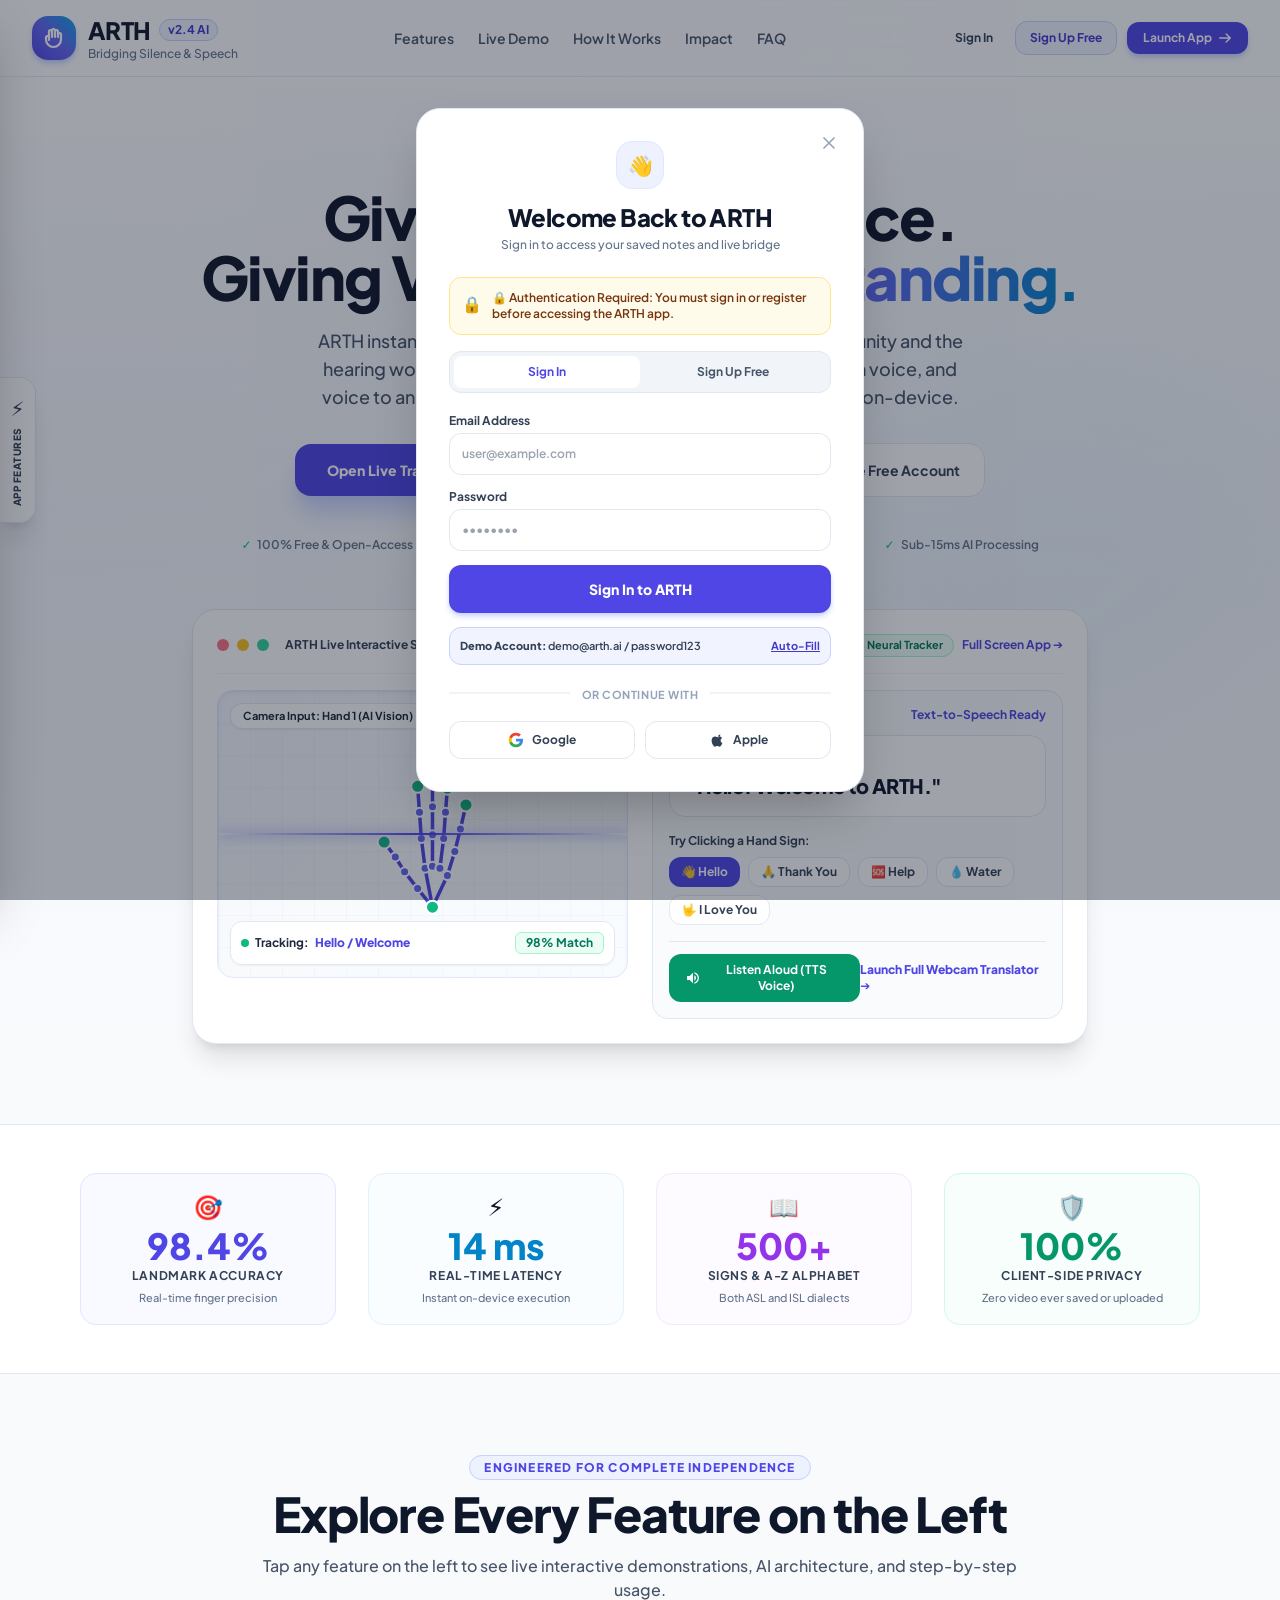
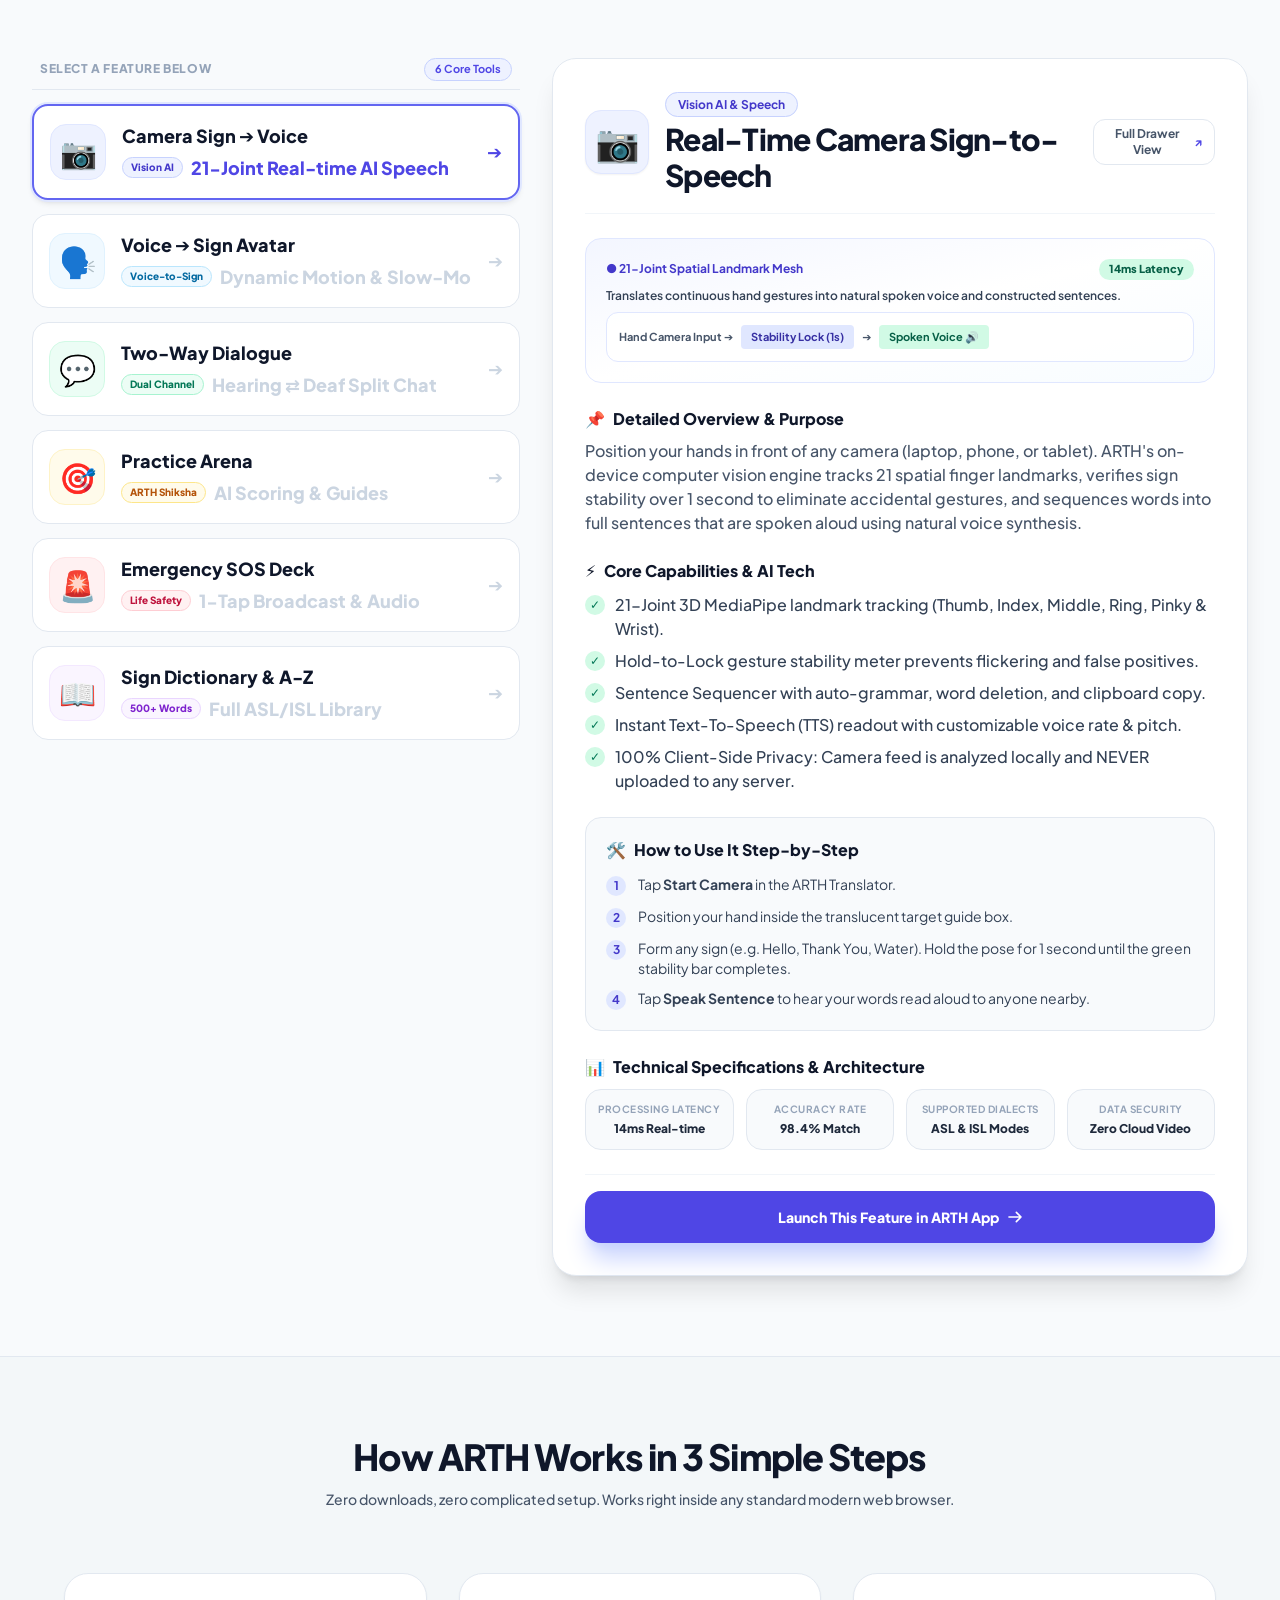
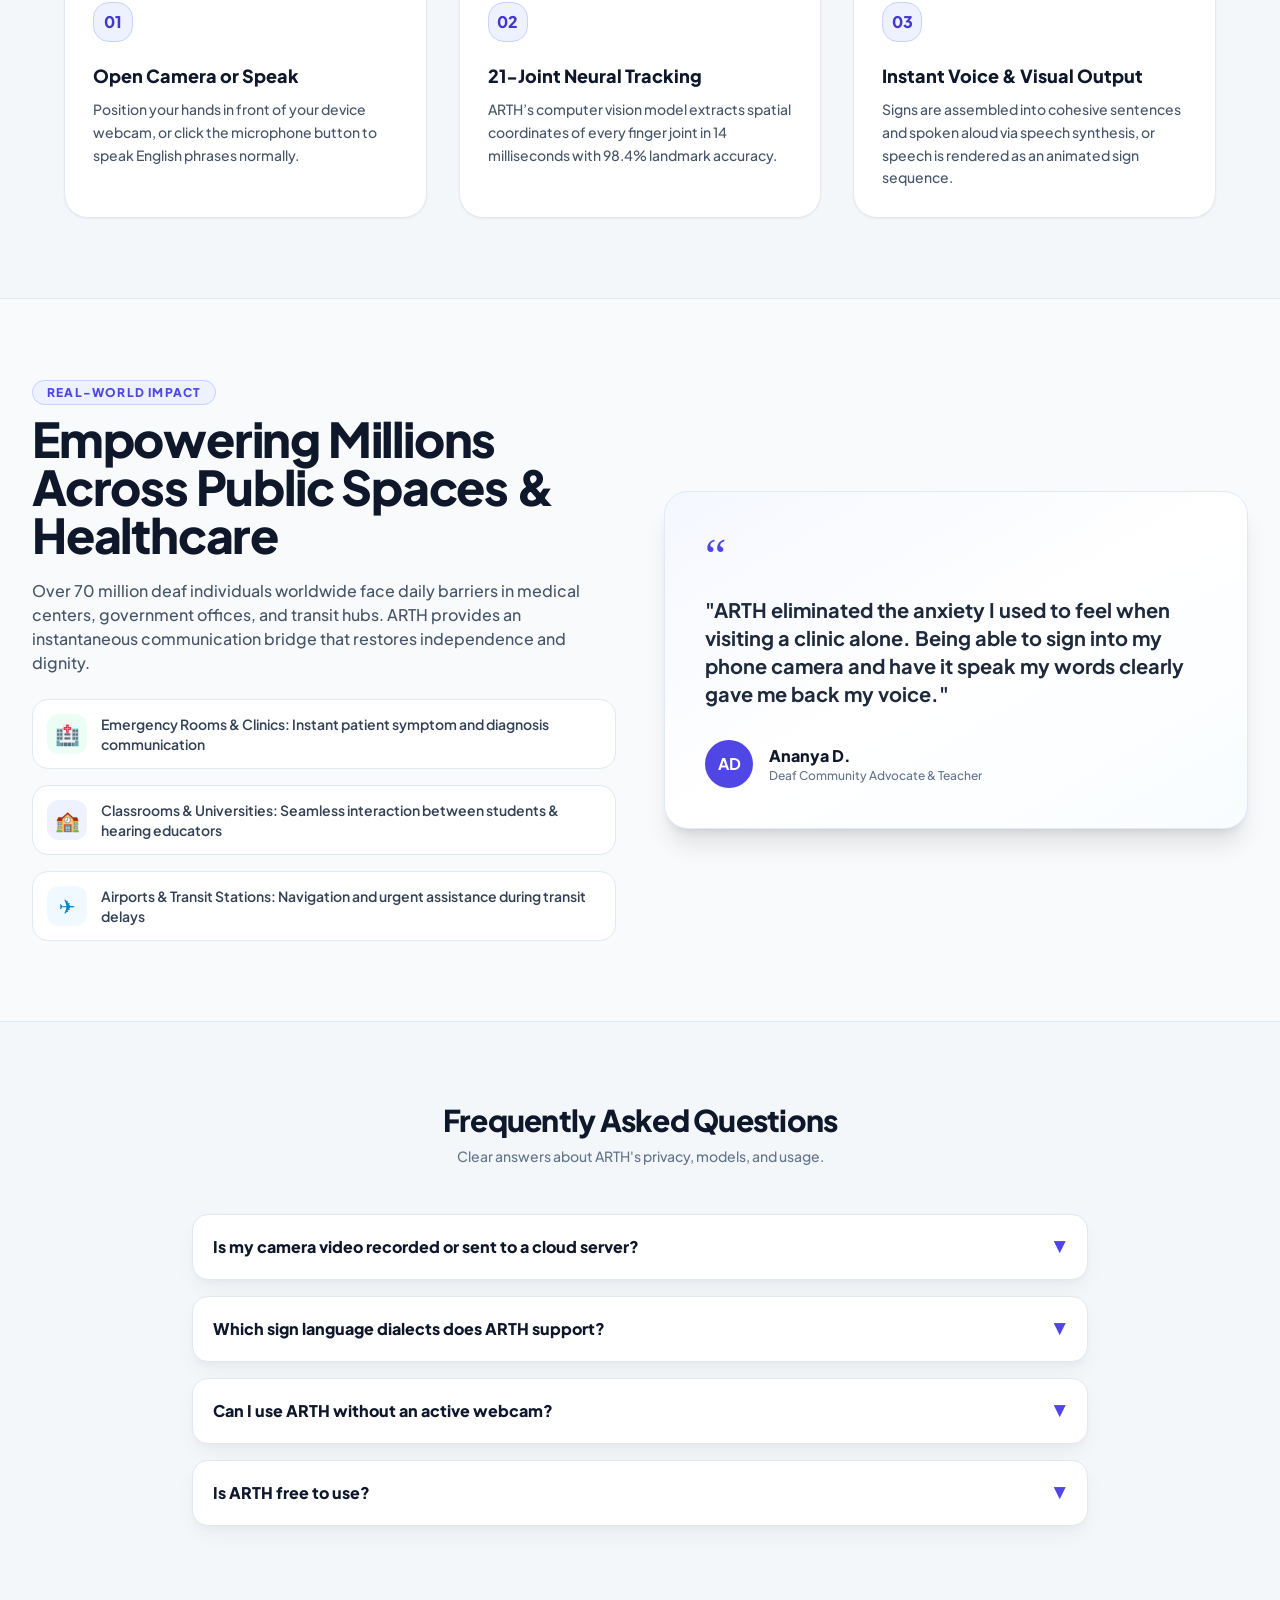
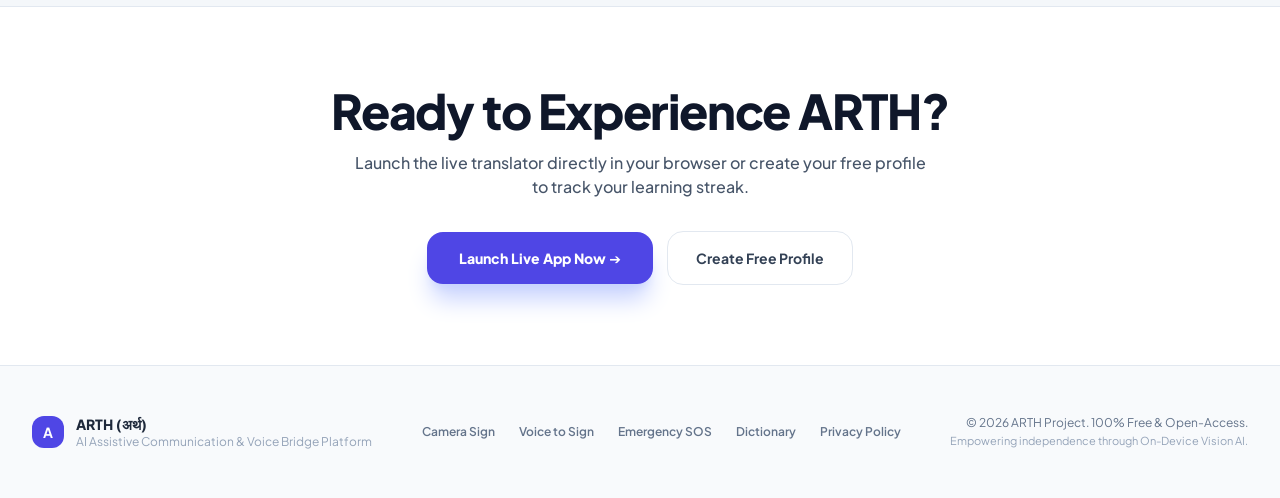
==== frontend/translator.html @ ddac8bd1 "feat: Initial release of ARTH - AI Sign Language & Voice Bridge platform (frontend, backend, databas" ====
<!DOCTYPE html>
<html lang="en">
<head>
  <meta charset="UTF-8">
  <meta name="viewport" content="width=device-width, initial-scale=1.0">
  <title>ARTH • AI Sign Language Translator</title>
  <!-- Strict Authentication Guard: Access restricted to signed-in users -->
  <script>
    (function() {
      const token = localStorage.getItem('arth_jwt_token');
      const user = localStorage.getItem('arth_user_profile');
      if (!token || !user) {
        try {
          sessionStorage.setItem('arth_auth_redirect', window.location.href);
        } catch (e) {}
        window.location.replace('index.html?auth_required=1');
      }
    })();
  </script>
  <!-- Local Tailwind CSS (Offline Ready) -->
  <script src="tailwindcss.min.js"></script>
  <!-- ARTH Client REST API (Backend Bridge) -->
  <script src="api_client.js"></script>
  <!-- MediaPipe On-Device Hand Landmark AI Tracker (Offline Local + CDN Fallback) -->
  <script src="mediapipe_camera.js"></script>
  <script src="mediapipe_hands.js"></script>
  <script>
    if (typeof Hands === 'undefined') {
      document.write('<script src="https://cdn.jsdelivr.net/npm/@mediapipe/camera_utils/camera_utils.js" crossorigin="anonymous"><\\/script>');
      document.write('<script src="https://cdn.jsdelivr.net/npm/@mediapipe/hands/hands.js" crossorigin="anonymous"><\\/script>');
    }
  </script>
  <!-- Modern Clean Font -->
  <link rel="preconnect" href="https://fonts.googleapis.com">
  <link rel="preconnect" href="https://fonts.gstatic.com" crossorigin>
  <link href="https://fonts.googleapis.com/css2?family=Plus+Jakarta+Sans:wght@300;400;500;600;700;800&display=swap" rel="stylesheet">
  <!-- Stylesheet (Strict Light Theme) -->
  <link rel="stylesheet" href="styles.css">
</head>
<body class="min-h-screen flex flex-col antialiased selection:bg-indigo-100 selection:text-indigo-900 bg-slate-50 text-slate-900">

  <!-- ================= TOP NAVIGATION BAR ================= -->
  <header class="arth-navbar sticky top-0 z-40 px-4 lg:px-8 py-3.5 border-b border-slate-200/80 bg-white/90 backdrop-blur-md">
    <div class="max-w-7xl mx-auto flex items-center justify-between gap-4">
      
      <!-- Brand Logo & Clean Title -->
      <a href="index.html" class="flex items-center gap-3 group transition hover:opacity-90">
        <div class="w-10 h-10 rounded-xl bg-indigo-600 text-white flex items-center justify-center shadow-sm flex-shrink-0 group-hover:scale-105 transition">
          <svg width="24" height="24" class="w-6 h-6" fill="none" stroke="currentColor" viewBox="0 0 24 24">
            <path stroke-linecap="round" stroke-linejoin="round" stroke-width="2.2" d="M7 11.5V14m0-2.5v-6a1.5 1.5 0 113 0m-3 6a1.5 1.5 0 00-3 0v2a7.5 7.5 0 0015 0v-5a1.5 1.5 0 00-3 0m-6-3V11m0-5.5v-1a1.5 1.5 0 013 0v1m0 0V11m0-5.5a1.5 1.5 0 013 0v3m0 0V11"></path>
          </svg>
        </div>
        <div>
          <div class="flex items-center gap-2">
            <span class="text-xl font-extrabold tracking-tight text-slate-900">ARTH</span>
            <span class="text-xs font-semibold px-2 py-0.5 rounded-full bg-indigo-50 text-indigo-700 border border-indigo-200">AI Translator</span>
          </div>
          <p class="text-xs text-slate-500 font-medium hidden sm:block">Two-Way Sign Language & Voice Translation</p>
        </div>
      </a>

      <!-- Main Navigation Tabs (Desktop) -->
      <nav class="hidden lg:flex items-center p-1 bg-slate-100 rounded-xl border border-slate-200 text-xs font-bold">
        <button data-tab-target="camera-translate" class="nav-pill-active px-4 py-2 rounded-lg transition flex items-center gap-2">
          <svg width="16" height="16" class="w-4 h-4" fill="none" stroke="currentColor" viewBox="0 0 24 24"><path stroke-linecap="round" stroke-linejoin="round" stroke-width="2" d="M15 10l4.553-2.276A1 1 0 0121 8.618v6.764a1 1 0 01-1.447.894L15 14M5 18h8a2 2 0 002-2V8a2 2 0 00-2-2H5a2 2 0 00-2 2v8a2 2 0 002 2z"></path></svg>
          <span>Sign ➔ Voice</span>
        </button>
        <button data-tab-target="reverse-translate" class="nav-pill-inactive px-4 py-2 rounded-lg transition flex items-center gap-2">
          <svg width="16" height="16" class="w-4 h-4" fill="none" stroke="currentColor" viewBox="0 0 24 24"><path stroke-linecap="round" stroke-linejoin="round" stroke-width="2" d="M19 11a7 7 0 01-7 7m0 0a7 7 0 01-7-7m7 7v4m0 0H8m4 0h4m-4-8a3 3 0 100-6 3 3 0 000 6z"></path></svg>
          <span>Voice ➔ Sign</span>
        </button>
        <button data-tab-target="duo-chat" class="nav-pill-inactive px-4 py-2 rounded-lg transition flex items-center gap-2">
          <svg width="16" height="16" class="w-4 h-4" fill="none" stroke="currentColor" viewBox="0 0 24 24"><path stroke-linecap="round" stroke-linejoin="round" stroke-width="2" d="M8 12h.01M12 12h.01M16 12h.01M21 12c0 4.418-4.03 8-9 8a9.863 9.863 0 01-4.255-.949L3 20l1.395-3.72C3.512 15.042 3 13.574 3 12c0-4.418 4.03-8 9-8s9 3.582 9 8z"></path></svg>
          <span>Live Conversation</span>
        </button>
        <button data-tab-target="shiksha" class="nav-pill-inactive px-4 py-2 rounded-lg transition flex items-center gap-2">
          <svg width="16" height="16" class="w-4 h-4" fill="none" stroke="currentColor" viewBox="0 0 24 24"><path stroke-linecap="round" stroke-linejoin="round" stroke-width="2" d="M9 12l2 2 4-4m6 2a9 9 0 11-18 0 9 9 0 0118 0z"></path></svg>
          <span>Practice</span>
        </button>
        <button data-tab-target="sos" class="nav-pill-inactive px-4 py-2 rounded-lg transition flex items-center gap-2 text-rose-600">
          <svg width="16" height="16" class="w-4 h-4" fill="none" stroke="currentColor" viewBox="0 0 24 24"><path stroke-linecap="round" stroke-linejoin="round" stroke-width="2" d="M12 9v2m0 4h.01m-6.938 4h13.856c1.54 0 2.502-1.667 1.732-3L13.732 4c-.77-1.333-2.694-1.333-3.464 0L3.34 16c-.77 1.333.192 3 1.732 3z"></path></svg>
          <span>Emergency SOS</span>
        </button>
        <button data-tab-target="dictionary" class="nav-pill-inactive px-4 py-2 rounded-lg transition flex items-center gap-2">
          <svg width="16" height="16" class="w-4 h-4" fill="none" stroke="currentColor" viewBox="0 0 24 24"><path stroke-linecap="round" stroke-linejoin="round" stroke-width="2" d="M12 6.253v13m0-13C10.832 5.477 9.246 5 7.5 5S4.168 5.477 3 6.253v13C4.168 18.477 5.754 18 7.5 18s3.332.477 4.5 1.253m0-13C13.168 5.477 14.754 5 16.5 5c1.747 0 3.332.477 4.5 1.253v13C19.832 18.477 18.247 18 16.5 18c-1.746 0-3.332.477-4.5 1.253"></path></svg>
          <span>Dictionary</span>
        </button>
      </nav>

      <!-- Right Controls: Dialect, Auth & Settings -->
      <div class="flex items-center gap-2">
        <button id="dialectSelector" class="px-3 py-1.5 rounded-lg border border-indigo-200 bg-indigo-50 hover:bg-indigo-100 text-indigo-700 text-xs font-bold transition flex items-center gap-1.5" title="Switch between ASL and ISL">
          <span>ASL Mode</span>
        </button>
        <div class="arth-auth-container flex items-center gap-2">
          <button onclick="document.getElementById('translatorAuthModal').classList.remove('hidden')" class="px-3 py-1.5 rounded-lg border border-indigo-200 bg-indigo-50 hover:bg-indigo-100 text-indigo-700 text-xs font-bold transition">
            Sign In
          </button>
        </div>
        <button onclick="document.getElementById('settingsModal').classList.remove('hidden')" class="p-2 rounded-lg border border-slate-200 bg-white hover:bg-slate-50 text-slate-700 transition" title="Open Settings">
          <svg width="16" height="16" class="w-4 h-4" fill="none" stroke="currentColor" viewBox="0 0 24 24"><path stroke-linecap="round" stroke-linejoin="round" stroke-width="2" d="M10.325 4.317c.426-1.756 2.924-1.756 3.35 0a1.724 1.724 0 002.573 1.066c1.543-.94 3.31.826 2.37 2.37a1.724 1.724 0 001.065 2.572c1.756.426 1.756 2.924 0 3.35a1.724 1.724 0 00-1.066 2.573c.94 1.543-.826 3.31-2.37 2.37a1.724 1.724 0 00-2.572 1.065c-.426 1.756-2.924 1.756-3.35 0a1.724 1.724 0 00-2.573-1.066c-1.543.94-3.31-.826-2.37-2.37a1.724 1.724 0 00-1.065-2.572c-1.756-.426-1.756-2.924 0-3.35a1.724 1.724 0 001.066-2.573c-.94-1.543.826-3.31 2.37-2.37.996.608 2.296.07 2.572-1.065z"></path><path stroke-linecap="round" stroke-linejoin="round" stroke-width="2" d="M15 12a3 3 0 11-6 0 3 3 0 016 0z"></path></svg>
        </button>
      </div>

    </div>

    <!-- Mobile Nav Bar -->
    <div class="lg:hidden mt-2.5 pt-2 border-t border-slate-200 flex items-center gap-1 overflow-x-auto text-xs font-semibold">
      <button data-tab-target="camera-translate" class="nav-pill-active px-3 py-1.5 rounded-lg whitespace-nowrap">Sign ➔ Voice</button>
      <button data-tab-target="reverse-translate" class="nav-pill-inactive px-3 py-1.5 rounded-lg whitespace-nowrap">Voice ➔ Sign</button>
      <button data-tab-target="duo-chat" class="nav-pill-inactive px-3 py-1.5 rounded-lg whitespace-nowrap">Conversation</button>
      <button data-tab-target="shiksha" class="nav-pill-inactive px-3 py-1.5 rounded-lg whitespace-nowrap">Practice</button>
      <button data-tab-target="sos" class="nav-pill-inactive px-3 py-1.5 rounded-lg whitespace-nowrap text-rose-600">SOS</button>
      <button data-tab-target="dictionary" class="nav-pill-inactive px-3 py-1.5 rounded-lg whitespace-nowrap">Dictionary</button>
    </div>
  </header>


  <!-- ================= MAIN CONTENT ================= -->
  <main class="flex-1 max-w-7xl w-full mx-auto p-4 lg:p-6">

    <!-- ------------------------------------------------------------- -->
    <!-- 1. SIGN TO VOICE TRANSLATOR (CAMERA ➔ SPEECH & TEXT)          -->
    <!-- ------------------------------------------------------------- -->
    <section id="view-camera-translate" class="tab-view-container grid grid-cols-1 lg:grid-cols-12 gap-6">
      
      <!-- Left: Camera Preview (7 cols) -->
      <div class="lg:col-span-7 flex flex-col gap-4">
        
        <div class="arth-card p-4 bg-white">
          <!-- Status Bar -->
          <div class="flex items-center justify-between mb-3 px-1">
            <div class="flex items-center gap-2" id="camStatusBadge">
              <span class="w-2.5 h-2.5 rounded-full bg-emerald-500 pulse-emerald"></span>
              <span class="text-emerald-700 font-bold text-xs uppercase tracking-wide">AI Hand Tracking Active</span>
            </div>
            <div class="flex items-center gap-2 text-xs">
              <button id="btnToggleMesh" class="px-2.5 py-1 rounded-lg border border-slate-200 text-indigo-700 font-semibold bg-indigo-50/70 hover:bg-indigo-50 transition">
                Mesh Overlay: ON
              </button>
              <button id="btnMirrorCamera" class="p-1.5 rounded-lg border border-slate-200 text-slate-600 hover:bg-slate-50 transition" title="Flip Mirror">
                <svg width="16" height="16" class="w-4 h-4" fill="none" stroke="currentColor" viewBox="0 0 24 24"><path stroke-linecap="round" stroke-linejoin="round" stroke-width="2" d="M8 7h12m0 0l-4-4m4 4l-4 4m0 6H4m0 0l4 4m-4-4l4-4"></path></svg>
              </button>
            </div>
          </div>

          <!-- Video / Canvas Viewport -->
          <div class="camera-stage relative rounded-xl overflow-hidden bg-slate-100 border border-slate-200 shadow-inner">
            <div class="scanner-grid"></div>
            <div class="scanner-laser"></div>

            <video id="cameraVideo" autoplay playsinline muted style="transform: scaleX(-1);"></video>
            <canvas id="cameraOverlayCanvas"></canvas>

            <!-- Guide Box -->
            <div class="absolute inset-0 flex items-center justify-center pointer-events-none">
              <div class="w-56 h-56 border-2 border-dashed border-indigo-400/50 rounded-2xl relative">
                <span class="absolute -top-3 left-1/2 -translate-x-1/2 bg-white px-2.5 py-0.5 rounded-full text-[10px] font-bold text-indigo-700 border border-indigo-200 uppercase tracking-wider">
                  Hold Hand Here
                </span>
              </div>
            </div>

            <!-- Bottom Floating Control Bar -->
            <div class="absolute bottom-3 inset-x-3 flex items-center justify-between p-2 rounded-xl bg-white/95 backdrop-blur-md border border-slate-200 shadow-sm">
              <button id="btnToggleCamera" class="px-3.5 py-1.5 rounded-lg bg-indigo-600 hover:bg-indigo-700 text-white font-bold text-xs flex items-center gap-1.5 transition">
                <svg width="16" height="16" class="w-4 h-4" fill="none" stroke="currentColor" viewBox="0 0 24 24"><path stroke-linecap="round" stroke-linejoin="round" stroke-width="2" d="M15 10l4.553-2.276A1 1 0 0121 8.618v6.764a1 1 0 01-1.447.894L15 14M5 18h8a2 2 0 002-2V8a2 2 0 00-2-2H5a2 2 0 00-2 2v8a2 2 0 002 2z"></path></svg>
                <span>Start Camera</span>
              </button>

              <div class="flex items-center gap-2">
                <span class="text-[11px] font-semibold text-slate-600">Hold Lock:</span>
                <div class="w-20 bg-slate-200 h-2 rounded-full overflow-hidden">
                  <div id="stabilityBar" class="bg-indigo-600 h-full rounded-full transition-all" style="width: 80%"></div>
                </div>
              </div>
            </div>

          </div>

          <!-- Quick Test Simulator Buttons -->
          <div class="mt-4 pt-3 border-t border-slate-100">
            <span class="text-xs font-bold text-slate-700 uppercase tracking-wider block mb-2">
              Instant Test Gestures (Click any to test without camera):
            </span>
            <div class="flex items-center gap-1.5 flex-wrap">
              <button data-trigger-sign="Hello / Welcome" class="px-3 py-1 rounded-lg bg-indigo-50 text-indigo-700 border border-indigo-200 text-xs font-semibold hover:bg-indigo-100 transition">
                👋 Hello
              </button>
              <button data-trigger-sign="Thank You" class="px-3 py-1 rounded-lg bg-slate-50 text-slate-700 border border-slate-200 text-xs font-semibold hover:bg-indigo-50 hover:text-indigo-700 transition">
                🙏 Thank You
              </button>
              <button data-trigger-sign="Help" class="px-3 py-1 rounded-lg bg-slate-50 text-slate-700 border border-slate-200 text-xs font-semibold hover:bg-indigo-50 hover:text-indigo-700 transition">
                🆘 Help
              </button>
              <button data-trigger-sign="Water" class="px-3 py-1 rounded-lg bg-slate-50 text-slate-700 border border-slate-200 text-xs font-semibold hover:bg-indigo-50 hover:text-indigo-700 transition">
                💧 Water
              </button>
              <button data-trigger-sign="I Love You" class="px-3 py-1 rounded-lg bg-slate-50 text-slate-700 border border-slate-200 text-xs font-semibold hover:bg-indigo-50 hover:text-indigo-700 transition">
                🤟 I Love You
              </button>
              <button data-trigger-sign="Yes" class="px-3 py-1 rounded-lg bg-slate-50 text-slate-700 border border-slate-200 text-xs font-semibold hover:bg-indigo-50 hover:text-indigo-700 transition">
                👍 Yes
              </button>
              <button data-trigger-sign="No" class="px-3 py-1 rounded-lg bg-slate-50 text-slate-700 border border-slate-200 text-xs font-semibold hover:bg-indigo-50 hover:text-indigo-700 transition">
                ✋ No
              </button>
            </div>
          </div>

        </div>

      </div>

      <!-- Right: Translation Output & Sentence Builder (5 cols) -->
      <div class="lg:col-span-5 flex flex-col gap-4">
        
        <!-- Live Detected Output Card -->
        <div class="arth-card p-5 bg-white border border-indigo-100">
          <div class="flex items-center justify-between mb-3">
            <span class="text-xs font-bold uppercase tracking-wider text-indigo-600 flex items-center gap-1.5">
              <span class="w-2 h-2 rounded-full bg-indigo-600 animate-ping"></span>
              Detected Sign
            </span>
            <span id="liveConfidenceBadge" class="badge-subtle-emerald px-2.5 py-0.5 rounded-full text-xs font-bold">
              98% Match
            </span>
          </div>

          <h2 id="liveDetectedText" class="text-3xl font-extrabold text-slate-900 tracking-tight mb-1">
            Hello / Welcome
          </h2>

          <div class="p-2.5 rounded-lg bg-slate-50 border border-slate-200 text-xs text-slate-600 flex items-center justify-between mb-4">
            <div>
              <span class="font-bold text-slate-700">Hand Posture:</span>
              <span id="liveHandPose" class="ml-1 text-slate-600">Open flat palm waving gently</span>
            </div>
          </div>

          <!-- Buttons -->
          <div class="flex items-center gap-2">
            <button onclick="ArthUI.appendCurrentSignToBuffer()" class="flex-1 py-2.5 px-4 rounded-xl bg-indigo-600 hover:bg-indigo-700 text-white font-bold text-xs shadow-xs transition flex items-center justify-center gap-2">
              <svg width="16" height="16" class="w-4 h-4" fill="none" stroke="currentColor" viewBox="0 0 24 24"><path stroke-linecap="round" stroke-linejoin="round" stroke-width="2" d="M12 4v16m8-8H4"></path></svg>
              <span>Add to Sentence</span>
            </button>
            <button onclick="ArthUI.speakText(ArthState.currentDetectedSign.split('/')[0])" class="p-2.5 rounded-xl border border-slate-200 bg-white hover:bg-slate-50 text-slate-700 transition" title="Speak Word">
              <svg width="16" height="16" class="w-4 h-4" fill="none" stroke="currentColor" viewBox="0 0 24 24"><path stroke-linecap="round" stroke-linejoin="round" stroke-width="2" d="M15.536 8.464a5 5 0 010 7.072m2.828-9.9a9 9 0 010 12.728M5.586 15H4a1 1 0 01-1-1v-4a1 1 0 011-1h1.586l4.707-4.707C10.923 3.663 12 4.109 12 5v14c0 .891-1.077 1.337-1.707.707L5.586 15z"></path></svg>
            </button>
          </div>
        </div>

        <!-- Sentence Builder Card -->
        <div class="arth-card p-5 bg-white flex flex-col justify-between flex-1">
          <div>
            <div class="flex items-center justify-between mb-3">
              <div class="flex items-center gap-2">
                <h3 class="font-extrabold text-slate-900 text-sm">Constructed Sentence</h3>
                <span id="wordCountBadge" class="text-xs font-semibold px-2 py-0.5 rounded-full bg-slate-100 text-slate-600">1 Words</span>
              </div>
              
              <!-- Voice Indicator -->
              <div id="speechWaveIndicator" class="hidden flex items-center gap-1 text-indigo-600">
                <span class="w-1 bg-indigo-600 rounded-full waveform-bar"></span>
                <span class="w-1 bg-indigo-600 rounded-full waveform-bar"></span>
                <span class="w-1 bg-indigo-600 rounded-full waveform-bar"></span>
                <span class="text-xs font-bold text-indigo-600 ml-1">Speaking...</span>
              </div>
            </div>

            <!-- Word Stream Box -->
            <div id="sentenceBufferContainer" class="min-h-[110px] p-3.5 rounded-xl bg-slate-50 border border-slate-200 flex flex-wrap items-center gap-2 content-start">
              <!-- Words rendered by app.js -->
            </div>
          </div>

          <!-- Bottom Action Buttons -->
          <div class="mt-4 pt-3 border-t border-slate-100 flex flex-wrap items-center gap-2">
            <button onclick="ArthUI.speakSentence()" class="flex-1 py-2 px-4 rounded-xl bg-emerald-600 hover:bg-emerald-700 text-white font-bold text-xs transition flex items-center justify-center gap-2">
              <svg width="16" height="16" class="w-4 h-4 fill-current" viewBox="0 0 24 24"><path d="M3 9v6h4l5 5V4L7 9H3zm13.5 3c0-1.77-1.02-3.29-2.5-4.03v8.05c1.48-.73 2.5-2.25 2.5-4.02zM14 3.23v2.06c2.89.86 5 3.54 5 6.71s-2.11 5.85-5 6.71v2.06c4.01-.91 7-4.49 7-8.77s-2.99-7.86-7-8.77z"/></svg>
              <span>Speak Sentence</span>
            </button>
            <button onclick="ArthUI.copySentenceBuffer()" class="py-2 px-3 rounded-xl border border-slate-200 hover:bg-slate-50 text-slate-700 font-semibold text-xs transition">
              Copy
            </button>
            <button onclick="ArthUI.sendDeafBufferToChat()" class="py-2 px-3 rounded-xl border border-indigo-200 bg-indigo-50 text-indigo-700 font-semibold text-xs transition">
              Post to Chat
            </button>
            <button onclick="ArthUI.clearSentenceBuffer()" class="p-2 rounded-xl border border-slate-200 hover:bg-rose-50 text-slate-500 hover:text-rose-600 transition" title="Clear">
              <svg width="16" height="16" class="w-4 h-4" fill="none" stroke="currentColor" viewBox="0 0 24 24"><path stroke-linecap="round" stroke-linejoin="round" stroke-width="2" d="M19 7l-.867 12.142A2 2 0 0116.138 21H7.862a2 2 0 01-1.995-1.858L5 7m5 4v6m4-6v6m1-10V4a1 1 0 00-1-1h-4a1 1 0 00-1 1v3M4 7h16"></path></svg>
            </button>
          </div>

        </div>

      </div>

    </section>


    <!-- ------------------------------------------------------------- -->
    <!-- 2. VOICE/TEXT TO SIGN LANGUAGE TRANSLATOR                     -->
    <!-- ------------------------------------------------------------- -->
    <section id="view-reverse-translate" class="tab-view-container hidden grid grid-cols-1 lg:grid-cols-12 gap-6">
      
      <!-- Left: Input & Speech Recognition (5 cols) -->
      <div class="lg:col-span-5 flex flex-col gap-4">
        
        <div class="arth-card p-5 bg-white">
          <div class="flex items-center justify-between mb-3">
            <h3 class="font-extrabold text-slate-900 text-base">Input English Speech or Text</h3>
            <span class="text-xs font-semibold px-2 py-0.5 rounded bg-indigo-50 text-indigo-700">Voice to Sign</span>
          </div>
          <p class="text-xs text-slate-500 mb-3">
            Speak into your microphone or type English words to see the animated sign language breakdown.
          </p>

          <div class="relative mb-3">
            <textarea id="reverseTextInput" rows="4" class="w-full p-3.5 rounded-xl border border-slate-200 focus:border-indigo-500 focus:ring-2 focus:ring-indigo-100 outline-none text-xs text-slate-800 placeholder-slate-400 resize-none font-medium" placeholder="E.g., Hello, I need water and a doctor..."></textarea>
            
            <button id="btnStartMic" class="absolute bottom-2.5 right-2.5 p-2 rounded-xl bg-indigo-50 hover:bg-indigo-100 text-indigo-700 border border-indigo-200 transition" title="Click to speak">
              <svg width="16" height="16" class="w-4 h-4" fill="none" stroke="currentColor" viewBox="0 0 24 24"><path stroke-linecap="round" stroke-linejoin="round" stroke-width="2" d="M19 11a7 7 0 01-7 7m0 0a7 7 0 01-7-7m7 7v4m0 0H8m4 0h4m-4-8a3 3 0 100-6 3 3 0 000 6z"></path></svg>
            </button>
          </div>

          <!-- Quick Test Prompts -->
          <div class="mb-4">
            <span class="text-[11px] font-bold text-slate-400 uppercase tracking-wider block mb-1.5">Quick Samples:</span>
            <div class="flex flex-wrap gap-1.5">
              <button onclick="document.getElementById('reverseTextInput').value='Hello thank you'; ArthUI.processReverseInput();" class="text-xs px-2.5 py-1 rounded-lg bg-slate-50 hover:bg-indigo-50 text-slate-600 hover:text-indigo-700 border border-slate-200 transition">
                "Hello thank you"
              </button>
              <button onclick="document.getElementById('reverseTextInput').value='I need water'; ArthUI.processReverseInput();" class="text-xs px-2.5 py-1 rounded-lg bg-slate-50 hover:bg-indigo-50 text-slate-600 hover:text-indigo-700 border border-slate-200 transition">
                "I need water"
              </button>
              <button onclick="document.getElementById('reverseTextInput').value='Doctor help'; ArthUI.processReverseInput();" class="text-xs px-2.5 py-1 rounded-lg bg-slate-50 hover:bg-indigo-50 text-slate-600 hover:text-indigo-700 border border-slate-200 transition">
                "Doctor help"
              </button>
              <button onclick="document.getElementById('reverseTextInput').value='I love you friend'; ArthUI.processReverseInput();" class="text-xs px-2.5 py-1 rounded-lg bg-slate-50 hover:bg-indigo-50 text-slate-600 hover:text-indigo-700 border border-slate-200 transition">
                "I love you friend"
              </button>
            </div>
          </div>

          <button onclick="ArthUI.processReverseInput()" class="w-full py-2.5 px-4 rounded-xl bg-indigo-600 hover:bg-indigo-700 text-white font-bold text-xs transition flex items-center justify-center gap-2">
            <span>Generate Sign Language</span>
            <svg width="16" height="16" class="w-4 h-4" fill="none" stroke="currentColor" viewBox="0 0 24 24"><path stroke-linecap="round" stroke-linejoin="round" stroke-width="2" d="M14 5l7 7m0 0l-7 7m7-7H3"></path></svg>
          </button>

        </div>

      </div>

      <!-- Right: Sign Visualizer (7 cols) -->
      <div class="lg:col-span-7 flex flex-col gap-4">
        
        <div class="arth-card p-5 bg-white flex flex-col justify-between">
          <div>
            <div class="flex items-center justify-between mb-3">
              <div>
                <span class="text-xs font-bold text-indigo-600 uppercase tracking-wider">Visual Sign Player</span>
                <h3 id="reverseCurrentWordTitle" class="text-2xl font-black text-slate-900 tracking-tight">
                  HELLO
                </h3>
              </div>
              <div class="flex items-center gap-2">
                <span class="text-xs text-slate-500 font-semibold">Speed:</span>
                <select onchange="ArthState.reverseSpeed = parseFloat(this.value)" class="text-xs p-1.5 rounded-lg border border-slate-200 bg-slate-50 font-bold text-slate-700">
                  <option value="0.5">0.5x Slow</option>
                  <option value="1.0" selected>1.0x Normal</option>
                  <option value="1.5">1.5x Fast</option>
                </select>
              </div>
            </div>

            <!-- Canvas Stage -->
            <div class="w-full h-72 rounded-xl bg-slate-50 border border-slate-200 overflow-hidden relative flex items-center justify-center">
              <canvas id="reverseVisualizerCanvas" class="w-full h-full"></canvas>
            </div>
          </div>

          <!-- Description & Tips -->
          <div class="mt-3 p-3 rounded-xl bg-indigo-50/60 border border-indigo-100">
            <p id="reverseCurrentWordDesc" class="text-xs font-bold text-slate-800 mb-1">
              Open flat palm at forehead or chest waving gently.
            </p>
            <p id="reverseCurrentWordTips" class="text-xs text-indigo-700 flex items-center gap-1">
              <span>Keep fingers together and wave smoothly from the wrist.</span>
            </p>
          </div>

          <!-- Timeline Controls -->
          <div class="mt-3 pt-3 border-t border-slate-100 flex items-center justify-between">
            <div class="flex items-center gap-1.5">
              <button onclick="ArthUI.stepReverseTimeline(-1)" class="p-2 rounded-lg border border-slate-200 hover:bg-slate-50 text-slate-700" title="Previous Word">
                <svg width="16" height="16" class="w-4 h-4" fill="none" stroke="currentColor" viewBox="0 0 24 24"><path stroke-linecap="round" stroke-linejoin="round" stroke-width="2" d="M15 19l-7-7 7-7"></path></svg>
              </button>
              <button id="btnPlayReverse" onclick="ArthUI.toggleReversePlay()" class="px-3.5 py-1.5 rounded-lg bg-indigo-600 hover:bg-indigo-700 text-white font-bold text-xs flex items-center gap-1.5 transition">
                <svg width="14" height="14" class="w-3.5 h-3.5 fill-current" viewBox="0 0 24 24"><path d="M8 5v14l11-7z"/></svg>
                <span>Play Sequence</span>
              </button>
              <button onclick="ArthUI.stepReverseTimeline(1)" class="p-2 rounded-lg border border-slate-200 hover:bg-slate-50 text-slate-700" title="Next Word">
                <svg width="16" height="16" class="w-4 h-4" fill="none" stroke="currentColor" viewBox="0 0 24 24"><path stroke-linecap="round" stroke-linejoin="round" stroke-width="2" d="M9 5l7 7-7 7"></path></svg>
              </button>
            </div>

            <button onclick="ArthUI.quickPracticeSign(ArthState.reverseTokens[ArthState.reverseCurrentIndex] || 'hello')" class="px-3 py-1.5 rounded-lg border border-indigo-200 bg-white hover:bg-indigo-50 text-indigo-700 text-xs font-bold transition">
              Practice in Camera ➔
            </button>
          </div>

        </div>

        <!-- Sequential Word Cards -->
        <div class="arth-card p-4 bg-white">
          <span class="text-xs font-bold text-slate-700 uppercase tracking-wider block mb-2">Sentence Breakdown Cards:</span>
          <div id="reverseTimelineCards" class="flex items-center gap-2.5 overflow-x-auto pb-1">
            <!-- Cards rendered by app.js -->
          </div>
        </div>

      </div>

    </section>


    <!-- ------------------------------------------------------------- -->
    <!-- 3. TWO-WAY LIVE DIALOGUE (HEARING <-> DEAF CONVERSATION)      -->
    <!-- ------------------------------------------------------------- -->
    <section id="view-duo-chat" class="tab-view-container hidden grid grid-cols-1 lg:grid-cols-12 gap-6">
      
      <div class="lg:col-span-12 arth-card p-5 bg-white flex flex-col h-[650px]">
        
        <div class="flex items-center justify-between pb-3 border-b border-slate-100">
          <div>
            <h2 class="text-lg font-extrabold text-slate-900">Live Dialogue Bridge</h2>
            <p class="text-xs text-slate-500">Real-time chat between a Hearing Person (Voice/Typing) and a Deaf Person (Sign Language).</p>
          </div>
          <button onclick="ArthUI.exportChatTranscript()" class="px-3 py-1.5 rounded-lg border border-slate-200 bg-white hover:bg-slate-50 text-slate-700 text-xs font-semibold flex items-center gap-1.5 transition">
            Export Transcript
          </button>
        </div>

        <div id="chatMessagesList" class="flex-1 overflow-y-auto py-4 px-2">
          <!-- Chat bubbles rendered by app.js -->
        </div>

        <div class="pt-3 border-t border-slate-100 grid grid-cols-1 md:grid-cols-2 gap-3">
          
          <!-- Hearing Input -->
          <div class="p-3 rounded-xl bg-indigo-50/50 border border-indigo-100">
            <span class="text-xs font-bold text-indigo-700 block mb-1.5">Hearing Participant (Voice or Typing):</span>
            <div class="flex items-center gap-2">
              <input id="chatHearingInput" type="text" placeholder="Type a message..." class="flex-1 p-2 rounded-lg bg-white border border-slate-200 text-xs font-medium text-slate-800 outline-none focus:border-indigo-500">
              <button onclick="ArthUI.sendChatMessage('hearing')" class="px-3.5 py-2 rounded-lg bg-indigo-600 hover:bg-indigo-700 text-white font-bold text-xs transition">
                Send
              </button>
            </div>
          </div>

          <!-- Deaf Input -->
          <div class="p-3 rounded-xl bg-slate-50 border border-slate-200">
            <span class="text-xs font-bold text-slate-800 block mb-1.5">Deaf Participant (Signed Sentence):</span>
            <div class="flex items-center gap-2">
              <button onclick="ArthUI.sendDeafBufferToChat()" class="flex-1 py-2 px-3 rounded-lg bg-emerald-600 hover:bg-emerald-700 text-white font-bold text-xs transition flex items-center justify-center gap-1.5">
                <span>Send Camera Signed Sentence</span>
              </button>
              <button onclick="ArthUI.switchTab('camera-translate')" class="px-3 py-2 rounded-lg border border-slate-200 bg-white hover:bg-slate-50 text-slate-700 text-xs font-semibold transition">
                Open Camera
              </button>
            </div>
          </div>

        </div>

      </div>

    </section>


    <!-- ------------------------------------------------------------- -->
    <!-- 4. PRACTICE MODE (LEARN SIGN LANGUAGE)                        -->
    <!-- ------------------------------------------------------------- -->
    <section id="view-shiksha" class="tab-view-container hidden grid grid-cols-1 lg:grid-cols-12 gap-6">
      
      <div class="lg:col-span-5 flex flex-col gap-4">
        <div class="arth-card p-5 bg-white">
          <div class="flex items-center justify-between mb-3">
            <span class="text-xs font-bold text-indigo-600 uppercase tracking-widest">Sign Challenge</span>
            <span id="shikshaStreakBadge" class="text-xs font-bold text-amber-800 bg-amber-50 border border-amber-200 px-2.5 py-0.5 rounded-full">
              🔥 4 Day Streak
            </span>
          </div>

          <h2 id="shikshaTargetTitle" class="text-2xl font-black text-slate-900 mb-1">
            Hello / Welcome
          </h2>
          <p id="shikshaTargetDesc" class="text-xs text-slate-600 leading-relaxed mb-4">
            Open palm at forehead or chest height waving gently forward.
          </p>

          <div class="mb-4">
            <h4 class="text-xs font-bold text-slate-700 uppercase tracking-wider mb-2">Instructions:</h4>
            <ul id="shikshaTargetSteps" class="space-y-1.5 text-xs text-slate-600">
              <!-- Steps rendered by app.js -->
            </ul>
          </div>

          <div class="flex items-center gap-2">
            <button onclick="ArthUI.selectNextShikshaSign()" class="flex-1 py-2 px-3 rounded-lg border border-slate-200 bg-white hover:bg-slate-50 text-slate-700 font-bold text-xs transition">
              Next Practice Sign
            </button>
            <button onclick="ArthUI.speakText(document.getElementById('shikshaTargetTitle').textContent)" class="p-2 rounded-lg border border-slate-200 bg-slate-50 hover:bg-slate-100 text-slate-700">
              <svg width="16" height="16" class="w-4 h-4" fill="none" stroke="currentColor" viewBox="0 0 24 24"><path stroke-linecap="round" stroke-linejoin="round" stroke-width="2" d="M15.536 8.464a5 5 0 010 7.072m2.828-9.9a9 9 0 010 12.728M5.586 15H4a1 1 0 01-1-1v-4a1 1 0 011-1h1.586l4.707-4.707C10.923 3.663 12 4.109 12 5v14c0 .891-1.077 1.337-1.707.707L5.586 15z"></path></svg>
            </button>
          </div>
        </div>
      </div>

      <div class="lg:col-span-7 flex flex-col gap-4">
        <div class="arth-card p-5 bg-white flex flex-col justify-between">
          <div>
            <div class="flex items-center justify-between mb-3">
              <h3 class="font-extrabold text-slate-900 text-base">Accuracy Evaluation</h3>
              <span class="text-xs font-semibold px-2 py-0.5 rounded bg-indigo-50 text-indigo-700">Realtime Assessment</span>
            </div>

            <div class="w-full h-64 rounded-xl bg-slate-50 border border-slate-200 overflow-hidden relative flex items-center justify-center">
              <canvas id="shikshaCanvas" class="w-full h-full"></canvas>
            </div>
          </div>

          <div class="mt-4 p-3.5 rounded-xl bg-slate-50 border border-slate-200">
            <div class="flex items-center justify-between mb-1.5">
              <span class="text-xs font-bold text-slate-700">Skeleton Alignment:</span>
              <span id="shikshaScoreText" class="text-base font-black text-indigo-600">0%</span>
            </div>
            <div class="w-full bg-slate-200 h-2.5 rounded-full overflow-hidden mb-1.5">
              <div id="shikshaScoreMeter" class="bg-gradient-to-r from-indigo-500 to-emerald-500 h-full rounded-full transition-all duration-300" style="width: 0%"></div>
            </div>
            <p id="shikshaFeedbackText" class="text-xs text-slate-500">
              Align your hand inside the target circle to evaluate accuracy.
            </p>
          </div>

          <div class="mt-3 pt-3 border-t border-slate-100">
            <button onclick="ArthUI.testPracticeGesture()" class="w-full py-2.5 px-4 rounded-xl bg-indigo-600 hover:bg-indigo-700 text-white font-bold text-xs transition">
              Evaluate My Sign Now
            </button>
          </div>
        </div>
      </div>

    </section>


    <!-- ------------------------------------------------------------- -->
    <!-- 5. EMERGENCY SOS DECK                                         -->
    <!-- ------------------------------------------------------------- -->
    <section id="view-sos" class="tab-view-container hidden flex flex-col gap-4">
      
      <div class="arth-card p-5 bg-gradient-to-r from-rose-50/70 via-white to-amber-50/50 border border-rose-200 flex flex-col md:flex-row md:items-center justify-between gap-3">
        <div>
          <h2 class="text-lg font-extrabold text-slate-900 flex items-center gap-2">
            <span class="w-2.5 h-2.5 rounded-full bg-rose-600 animate-pulse"></span>
            Emergency Assistance Cards
          </h2>
          <p class="text-xs text-slate-600">
            Tap any card for a full-screen display and loud voice broadcast for bystanders in public emergencies.
          </p>
        </div>
        <span class="text-xs font-bold text-rose-700 bg-rose-100/70 px-3 py-1 rounded-lg border border-rose-200 self-start md:self-auto">
          🚨 1-Tap Broadcast
        </span>
      </div>

      <div id="sosCardsGrid" class="grid grid-cols-1 md:grid-cols-2 lg:grid-cols-3 gap-4">
        <!-- SOS cards rendered by app.js -->
      </div>

    </section>


    <!-- ------------------------------------------------------------- -->
    <!-- 6. SIGN DICTIONARY & ALPHABET                                 -->
    <!-- ------------------------------------------------------------- -->
    <section id="view-dictionary" class="tab-view-container hidden flex flex-col gap-4">
      
      <div class="arth-card p-5 bg-white">
        <div class="flex flex-col md:flex-row md:items-center justify-between gap-3 mb-3">
          <div>
            <h2 class="text-lg font-extrabold text-slate-900">Sign Language Dictionary</h2>
            <p class="text-xs text-slate-500">Search signs, everyday words, and full A-Z fingerspelling.</p>
          </div>

          <div class="relative w-full md:w-72">
            <input id="dictSearchInput" type="text" placeholder="Search sign (e.g. Hello, Water, Help)..." class="w-full pl-8 pr-3 py-2 rounded-lg border border-slate-200 text-xs text-slate-800 outline-none focus:border-indigo-500">
            <svg width="16" height="16" class="w-4 h-4 text-slate-400 absolute left-2.5 top-2.5" fill="none" stroke="currentColor" viewBox="0 0 24 24"><path stroke-linecap="round" stroke-linejoin="round" stroke-width="2" d="M21 21l-6-6m2-5a7 7 0 11-14 0 7 7 0 0114 0z"></path></svg>
          </div>
        </div>

        <div class="flex items-center gap-1.5 overflow-x-auto pb-1 text-xs font-semibold">
          <button data-dict-cat="all" class="px-3 py-1 rounded-lg bg-indigo-600 text-white shadow-xs">All Signs</button>
          <button data-dict-cat="greetings" class="px-3 py-1 rounded-lg bg-slate-100 text-slate-600 hover:bg-slate-200 transition">Greetings</button>
          <button data-dict-cat="emergency" class="px-3 py-1 rounded-lg bg-slate-100 text-slate-600 hover:bg-slate-200 transition">Emergency</button>
          <button data-dict-cat="essentials" class="px-3 py-1 rounded-lg bg-slate-100 text-slate-600 hover:bg-slate-200 transition">Daily Essentials</button>
          <button data-dict-cat="questions" class="px-3 py-1 rounded-lg bg-slate-100 text-slate-600 hover:bg-slate-200 transition">Questions</button>
          <button data-dict-cat="emotions" class="px-3 py-1 rounded-lg bg-slate-100 text-slate-600 hover:bg-slate-200 transition">Emotions</button>
          <button data-dict-cat="alphabet" class="px-3 py-1 rounded-lg bg-slate-100 text-slate-600 hover:bg-slate-200 transition">Alphabet A-Z</button>
        </div>
      </div>

      <div id="dictionaryCardsGrid" class="grid grid-cols-1 md:grid-cols-2 lg:grid-cols-3 gap-4">
        <!-- Rendered by app.js -->
      </div>

    </section>

  </main>


  <!-- ================= FOOTER ================= -->
  <footer class="mt-auto border-t border-slate-200 bg-white py-4 px-4 text-xs text-slate-500">
    <div class="max-w-7xl mx-auto flex flex-col sm:flex-row items-center justify-between gap-2">
      <div class="font-medium text-slate-700">
        <strong>ARTH</strong> • Assistive AI Sign Language Translation
      </div>
      <div class="flex items-center gap-3">
        <span class="flex items-center gap-1 text-emerald-600 font-semibold">
          <span class="w-2 h-2 rounded-full bg-emerald-500"></span> 100% Client-Side Privacy
        </span>
        <span>WCAG AAA Accessible</span>
      </div>
    </div>
  </footer>


  <!-- ================= MODALS ================= -->

  <!-- Settings Modal -->
  <div id="settingsModal" class="hidden fixed inset-0 z-50 flex items-center justify-center p-4 bg-slate-900/40 backdrop-blur-sm">
    <div class="arth-card p-5 bg-white max-w-md w-full shadow-xl">
      <div class="flex items-center justify-between pb-3 border-b border-slate-100 mb-4">
        <h3 class="font-extrabold text-slate-900 text-base">Settings & Accessibility</h3>
        <button onclick="document.getElementById('settingsModal').classList.add('hidden')" class="p-1 rounded-lg hover:bg-slate-100 text-slate-400 hover:text-slate-700">
          <svg width="20" height="20" class="w-5 h-5" fill="none" stroke="currentColor" viewBox="0 0 24 24"><path stroke-linecap="round" stroke-linejoin="round" stroke-width="2" d="M6 18L18 6M6 6l12 12"></path></svg>
        </button>
      </div>

      <div class="space-y-4 text-xs">
        <div>
          <label class="font-semibold text-slate-800 block mb-1">Synthesizer Voice (Natural Accent):</label>
          <div class="flex items-center gap-2">
            <select id="settingVoiceSelect" class="flex-1 p-2 rounded-xl border border-slate-200 bg-slate-50 font-semibold text-slate-800 text-xs outline-none focus:border-indigo-500">
              <option value="">Auto-Detect Best Natural English Voice</option>
            </select>
            <button type="button" onclick="ArthUI.testCurrentVoice()" class="px-3 py-2 rounded-xl bg-indigo-50 hover:bg-indigo-100 border border-indigo-200 text-indigo-700 font-bold text-xs whitespace-nowrap transition">
              🔊 Test
            </button>
          </div>
        </div>

        <div>
          <div class="flex items-center justify-between mb-1">
            <label class="font-semibold text-slate-800">Voice Speed:</label>
            <span id="speechRateVal" class="font-bold text-indigo-600">1.0x</span>
          </div>
          <input id="settingSpeechRate" type="range" min="0.5" max="1.8" step="0.1" value="1.0" class="w-full">
        </div>

        <div>
          <div class="flex items-center justify-between mb-1">
            <label class="font-semibold text-slate-800">Voice Pitch:</label>
            <span id="speechPitchVal" class="font-bold text-indigo-600">1.0</span>
          </div>
          <input id="settingSpeechPitch" type="range" min="0.5" max="1.5" step="0.1" value="1.0" class="w-full">
        </div>

        <div class="flex items-center justify-between py-2 border-t border-slate-100">
          <div>
            <h4 class="font-semibold text-slate-800">Sound Feedback Chimes</h4>
            <p class="text-slate-400 text-[11px]">Audio tone when a sign is detected</p>
          </div>
          <input id="settingSoundFx" type="checkbox" checked class="w-4 h-4 accent-indigo-600">
        </div>

        <div class="flex items-center justify-between py-2 border-t border-slate-100">
          <div>
            <h4 class="font-semibold text-slate-800">High Contrast Mode</h4>
            <p class="text-slate-400 text-[11px]">High contrast borders for bright screens</p>
          </div>
          <input id="settingHighContrast" type="checkbox" class="w-4 h-4 accent-indigo-600">
        </div>

        <div class="flex items-center justify-between py-2 border-t border-slate-100">
          <div>
            <h4 class="font-semibold text-slate-800">Font Scaling</h4>
            <p class="text-slate-400 text-[11px]">Adjust text size for easier reading</p>
          </div>
          <select id="settingFontSize" class="p-1 rounded-lg border border-slate-200 bg-slate-50 font-semibold text-slate-700">
            <option value="normal" selected>Normal</option>
            <option value="large">Large (+15%)</option>
            <option value="xl">Extra Large (+25%)</option>
          </select>
        </div>
      </div>

      <div class="mt-5 pt-3 border-t border-slate-100">
        <button onclick="document.getElementById('settingsModal').classList.add('hidden')" class="w-full py-2 rounded-xl bg-indigo-600 hover:bg-indigo-700 text-white font-bold text-xs transition">
          Save Settings
        </button>
      </div>
    </div>
  </div>

  <!-- Emergency Flashcard Modal -->
  <div id="sosBroadcastModal" class="hidden fixed inset-0 z-50 flex items-center justify-center p-4 bg-rose-950/60 backdrop-blur-sm">
    <div class="arth-card p-6 bg-white max-w-lg w-full border-4 border-rose-500 shadow-2xl text-center relative">
      <button onclick="ArthUI.closeSOSModal()" class="absolute top-3 right-3 p-1.5 rounded-lg bg-slate-100 hover:bg-slate-200 text-slate-600">
        <svg width="20" height="20" class="w-5 h-5" fill="none" stroke="currentColor" viewBox="0 0 24 24"><path stroke-linecap="round" stroke-linejoin="round" stroke-width="2" d="M6 18L18 6M6 6l12 12"></path></svg>
      </button>

      <span class="text-xs font-black uppercase tracking-widest text-rose-600 bg-rose-50 border border-rose-200 px-3 py-1 rounded-full inline-block mb-2">
        EMERGENCY NOTICE
      </span>

      <h2 id="sosModalTitle" class="text-2xl font-black text-slate-900 mb-3">
        Medical Assistance Needed
      </h2>

      <div class="p-4 rounded-xl bg-rose-50 border border-rose-200 text-slate-900 font-bold text-base leading-relaxed mb-4">
        "<span id="sosModalPhrase">I am unwell and require urgent medical help or an ambulance.</span>"
      </div>

      <div class="flex items-center gap-2">
        <button onclick="ArthUI.speakText(document.getElementById('sosModalPhrase').textContent)" class="flex-1 py-2.5 px-4 rounded-xl bg-rose-600 hover:bg-rose-700 text-white font-bold text-xs transition flex items-center justify-center gap-2">
          <span>Repeat Audio Broadcast</span>
        </button>
        <button onclick="ArthUI.closeSOSModal()" class="py-2.5 px-4 rounded-xl border border-slate-200 hover:bg-slate-50 text-slate-700 font-bold text-xs transition">
          Dismiss
        </button>
      </div>
    </div>
  </div>

  <!-- Toast -->
  <div id="arthToast" class="hidden fixed bottom-6 right-6 z-50 transform translate-y-10 opacity-0 transition-all duration-300 pointer-events-none">
    <div class="px-4 py-2.5 rounded-xl bg-slate-900 text-white text-xs font-semibold flex items-center gap-2 shadow-lg">
      <span class="w-2 h-2 rounded-full bg-emerald-400"></span>
      <span id="arthToastText">Notification</span>
    </div>
  </div>

  <!-- Auth Modal (Sign In / Sign Up) -->
  <div id="translatorAuthModal" class="hidden fixed inset-0 z-50 bg-slate-900/40 backdrop-blur-xs flex items-center justify-center p-4">
    <div class="arth-card w-full max-w-md p-6 sm:p-8 bg-white border border-slate-200 shadow-2xl rounded-3xl relative">
      <button onclick="document.getElementById('translatorAuthModal').classList.add('hidden')" class="absolute top-4 right-4 p-2 rounded-xl text-slate-400 hover:text-slate-700 hover:bg-slate-100 transition">
        <svg width="20" height="20" class="w-5 h-5" fill="none" stroke="currentColor" viewBox="0 0 24 24"><path stroke-linecap="round" stroke-linejoin="round" stroke-width="2" d="M6 18L18 6M6 6l12 12"></path></svg>
      </button>

      <div class="text-center mb-5">
        <div class="w-12 h-12 rounded-2xl bg-indigo-50 text-indigo-600 flex items-center justify-center mx-auto mb-3 font-bold text-xl border border-indigo-100 shadow-xs">
          👤
        </div>
        <h3 class="text-2xl font-black text-slate-900 tracking-tight">ARTH Cloud Sync</h3>
        <p class="text-xs text-slate-500 font-medium mt-1">Sign in to save translations, track learning streak & sync emergency contacts</p>
      </div>

      <form onsubmit="handleTranslatorAuth(event)" class="space-y-3.5 text-xs font-semibold">
        <div class="space-y-1">
          <label class="block text-slate-700 font-bold">Email Address</label>
          <input type="email" id="transAuthEmail" required placeholder="demo@arth.ai" class="w-full p-3 rounded-xl border border-slate-200 focus:border-indigo-500 focus:ring-2 focus:ring-indigo-100 outline-none text-slate-800">
        </div>
        <div class="space-y-1">
          <label class="block text-slate-700 font-bold">Password</label>
          <input type="password" id="transAuthPassword" required placeholder="••••••••" class="w-full p-3 rounded-xl border border-slate-200 focus:border-indigo-500 focus:ring-2 focus:ring-indigo-100 outline-none text-slate-800">
        </div>

        <button type="submit" id="btnTransAuthSubmit" class="w-full py-3.5 rounded-xl bg-indigo-600 hover:bg-indigo-700 text-white font-extrabold text-sm shadow-md shadow-indigo-200 transition mt-2">
          Sign In to Database
        </button>

        <div class="mt-3 p-2.5 rounded-xl bg-indigo-50/80 border border-indigo-200 text-slate-700 text-[11px] flex items-center justify-between">
          <span><strong>Demo Account:</strong> demo@arth.ai / password123</span>
          <button type="button" onclick="document.getElementById('transAuthEmail').value='demo@arth.ai'; document.getElementById('transAuthPassword').value='password123';" class="underline font-bold text-indigo-700 hover:text-indigo-900 ml-2">Auto-Fill</button>
        </div>
      </form>
    </div>
  </div>

  <script>
    async function handleTranslatorAuth(e) {
      e.preventDefault();
      const btn = document.getElementById('btnTransAuthSubmit');
      const email = document.getElementById('transAuthEmail').value.trim();
      const password = document.getElementById('transAuthPassword').value;
      btn.innerHTML = `<span class="animate-spin inline-block mr-2">⟳</span> Connecting...`;

      try {
        await ArthAPI.login(email, password);
        btn.innerHTML = `✓ Connected!`;
        setTimeout(() => {
          document.getElementById('translatorAuthModal').classList.add('hidden');
          window.location.reload();
        }, 300);
      } catch (err) {
        alert(err.message || "Login failed. Please verify credentials.");
        btn.textContent = "Sign In to Database";
      }
    }
  </script>

  <!-- Scripts -->
  <script src="api_client.js"></script>
  <script src="signs_data.js"></script>
  <script src="app.js"></script>
</body>
</html>
---- frontend/styles.css ----
/* ================================================================
   ARTH (अर्थ) - Modern Assistive Sign Language Translator UI/UX
   Aesthetic: Premium Light & Accessible Theme (Zero Dark Colors)
   ================================================================ */

/* Base Global Reset & Bulletproof SVG Sizing */
*, *::before, *::after {
  box-sizing: border-box;
}

svg {
  display: inline-block;
  vertical-align: middle;
  flex-shrink: 0;
  max-width: 100%;
}
svg:not([width]) {
  width: 1.5rem;
  height: 1.5rem;
}
svg.w-3, svg.h-3 { width: 0.75rem !important; height: 0.75rem !important; }
svg.w-3\.5, svg.h-3\.5 { width: 0.875rem !important; height: 0.875rem !important; }
svg.w-4, svg.h-4 { width: 1rem !important; height: 1rem !important; }
svg.w-5, svg.h-5 { width: 1.25rem !important; height: 1.25rem !important; }
svg.w-6, svg.h-6 { width: 1.5rem !important; height: 1.5rem !important; }
svg.w-7, svg.h-7 { width: 1.75rem !important; height: 1.75rem !important; }
svg.w-8, svg.h-8 { width: 2rem !important; height: 2rem !important; }

:root {
  --primary: #4F46E5;
  --primary-light: #EEF2FF;
  --primary-hover: #4338CA;
  --secondary: #0284C7;
  --secondary-light: #F0F9FF;
  --accent-emerald: #10B981;
  --accent-amber: #F59E0B;
  --accent-rose: #EF4444;
  --bg-page: #F8FAFC;
  --bg-card: #FFFFFF;
  --border-light: #E2E8F0;
  --border-focus: #C7D2FE;
  --text-main: #0F172A;
  --text-secondary: #475569;
  --text-muted: #94A3B8;
  --shadow-soft: 0 4px 20px -2px rgba(99, 102, 241, 0.08), 0 2px 6px -1px rgba(0, 0, 0, 0.04);
  --shadow-card: 0 10px 25px -5px rgba(15, 23, 42, 0.06), 0 4px 6px -2px rgba(15, 23, 42, 0.03);
  --shadow-hover: 0 20px 30px -10px rgba(79, 70, 229, 0.15), 0 8px 10px -4px rgba(15, 23, 42, 0.04);
}

/* Base Body Setup */
body {
  background-color: var(--bg-page);
  color: var(--text-main);
  font-family: 'Plus Jakarta Sans', system-ui, -apple-system, BlinkMacSystemFont, 'Segoe UI', Roboto, sans-serif;
  -webkit-font-smoothing: antialiased;
  background-image: 
    radial-gradient(at 0% 0%, rgba(99, 102, 241, 0.06) 0px, transparent 50%),
    radial-gradient(at 100% 0%, rgba(14, 165, 233, 0.07) 0px, transparent 50%),
    radial-gradient(at 50% 100%, rgba(16, 185, 129, 0.04) 0px, transparent 50%);
  background-attachment: fixed;
}

/* Glassmorphism Navigation */
.arth-navbar {
  background: rgba(255, 255, 255, 0.88);
  backdrop-filter: blur(16px);
  -webkit-backdrop-filter: blur(16px);
  border-bottom: 1px solid var(--border-light);
}

/* Custom Soft Elevation */
.arth-card {
  background-color: var(--bg-card);
  border: 1px solid var(--border-light);
  box-shadow: var(--shadow-card);
  border-radius: 1.25rem;
  transition: all 0.25s cubic-bezier(0.16, 1, 0.3, 1);
}

.arth-card:hover {
  border-color: #CBD5E1;
}

.arth-interactive-card:hover {
  transform: translateY(-2px);
  box-shadow: var(--shadow-hover);
  border-color: var(--border-focus);
}

/* Custom Clean Scrollbar */
::-webkit-scrollbar {
  width: 6px;
  height: 6px;
}
::-webkit-scrollbar-track {
  background: #F1F5F9;
  border-radius: 999px;
}
::-webkit-scrollbar-thumb {
  background: #CBD5E1;
  border-radius: 999px;
}
::-webkit-scrollbar-thumb:hover {
  background: #94A3B8;
}

/* Camera Container & Video Viewport */
.camera-stage {
  position: relative;
  border-radius: 1.25rem;
  overflow: hidden;
  background: linear-gradient(135deg, #F1F5F9 0%, #E2E8F0 100%);
  aspect-ratio: 16 / 10;
  box-shadow: inset 0 2px 4px rgba(0,0,0,0.04);
}

.camera-stage video {
  width: 100%;
  height: 100%;
  object-fit: cover;
}

.camera-stage canvas {
  position: absolute;
  top: 0;
  left: 0;
  width: 100%;
  height: 100%;
  pointer-events: none;
}

/* Scanner Laser Sweep Animation */
.scanner-grid {
  position: absolute;
  inset: 0;
  pointer-events: none;
  background: linear-gradient(rgba(79, 70, 229, 0.03) 1px, transparent 1px),
              linear-gradient(90deg, rgba(79, 70, 229, 0.03) 1px, transparent 1px);
  background-size: 32px 32px;
}

.scanner-laser {
  position: absolute;
  left: 0;
  right: 0;
  height: 2px;
  background: linear-gradient(90deg, transparent 0%, #4F46E5 50%, transparent 100%);
  box-shadow: 0 0 12px #6366F1;
  animation: scanLaser 3.5s ease-in-out infinite alternate;
  pointer-events: none;
}

@keyframes scanLaser {
  0% { top: 6%; opacity: 0.2; }
  50% { opacity: 0.9; }
  100% { top: 92%; opacity: 0.2; }
}

/* Pulsing Recording / Live Badge */
.pulse-emerald {
  animation: pulseGreen 2s cubic-bezier(0.4, 0, 0.6, 1) infinite;
}

@keyframes pulseGreen {
  0%, 100% { opacity: 1; transform: scale(1); }
  50% { opacity: 0.5; transform: scale(1.1); }
}

/* Audio Waveform Bar Animation */
.waveform-bar {
  animation: waveBar 1.2s ease-in-out infinite;
}
.waveform-bar:nth-child(2) { animation-delay: 0.2s; }
.waveform-bar:nth-child(3) { animation-delay: 0.4s; }
.waveform-bar:nth-child(4) { animation-delay: 0.1s; }
.waveform-bar:nth-child(5) { animation-delay: 0.3s; }

@keyframes waveBar {
  0%, 100% { height: 6px; }
  50% { height: 26px; }
}

/* Navigation Tab Active Indicator */
.nav-pill-active {
  background-color: #4F46E5 !important;
  color: #FFFFFF !important;
  box-shadow: 0 4px 14px rgba(79, 70, 229, 0.3) !important;
}

.nav-pill-inactive {
  background-color: transparent;
  color: #475569;
}
.nav-pill-inactive:hover {
  background-color: #F1F5F9;
  color: #0F172A;
}

/* Hand Gesture Skeleton Visualizer Card */
.gesture-preview-box {
  background: radial-gradient(circle at center, #FFFFFF 0%, #F8FAFC 100%);
  border: 1px dashed #CBD5E1;
  border-radius: 1rem;
}

/* Badge Glows */
.badge-subtle-indigo {
  background-color: #EEF2FF;
  color: #4338CA;
  border: 1px solid #E0E7FF;
}

.badge-subtle-emerald {
  background-color: #ECFDF5;
  color: #065F46;
  border: 1px solid #A7F3D0;
}

.badge-subtle-amber {
  background-color: #FFFBEB;
  color: #92400E;
  border: 1px solid #FDE68A;
}

.badge-subtle-rose {
  background-color: #FFF1F2;
  color: #9F1239;
  border: 1px solid #FECDD3;
}

/* Two-Way Chat Bubbles */
.chat-bubble-hearing {
  background: linear-gradient(135deg, #4F46E5 0%, #4338CA 100%);
  color: #FFFFFF;
  border-radius: 1.25rem 1.25rem 0.25rem 1.25rem;
  box-shadow: 0 4px 12px rgba(79, 70, 229, 0.15);
}

.chat-bubble-deaf {
  background: #FFFFFF;
  color: #0F172A;
  border: 1px solid #E2E8F0;
  border-radius: 1.25rem 1.25rem 1.25rem 0.25rem;
  box-shadow: 0 4px 12px rgba(15, 23, 42, 0.04);
}

/* Interactive Slider */
input[type="range"] {
  accent-color: #4F46E5;
}

/* SOS Urgent Pulsing Card */
.sos-card {
  transition: all 0.2s ease;
  position: relative;
  overflow: hidden;
}

.sos-card:hover {
  transform: translateY(-3px) scale(1.01);
  box-shadow: 0 12px 24px -6px rgba(239, 68, 68, 0.15);
}

/* Accessible Font Sizing Support */
body.font-scale-lg {
  font-size: 1.125rem;
}
body.font-scale-xl {
  font-size: 1.25rem;
}

/* High Contrast Light Mode Option */
body.high-contrast-light {
  --bg-page: #FFFFFF;
  --bg-card: #FFFFFF;
  --border-light: #94A3B8;
  --text-main: #000000;
  --text-secondary: #1E293B;
  background-image: none !important;
}

body.high-contrast-light .arth-card {
  border: 2px solid #000000 !important;
  box-shadow: 0 4px 0 #000000 !important;
}

/* Floating Side Feature Dock */
.side-feature-dock {
  background: rgba(255, 255, 255, 0.96);
  backdrop-filter: blur(16px);
  -webkit-backdrop-filter: blur(16px);
  border: 1px solid var(--border-light);
  box-shadow: 0 12px 32px -4px rgba(79, 70, 229, 0.12), 0 4px 12px -2px rgba(15, 23, 42, 0.08);
  border-radius: 1.25rem;
  transition: all 0.25s cubic-bezier(0.16, 1, 0.3, 1);
}

.side-feature-dock:hover {
  box-shadow: 0 20px 40px -4px rgba(79, 70, 229, 0.18);
}

/* Feature Slide-Over Drawer (Left Side) */
.feature-drawer-left {
  background-color: #FFFFFF;
  box-shadow: 14px 0 45px -5px rgba(15, 23, 42, 0.18);
  transition: transform 0.32s cubic-bezier(0.16, 1, 0.3, 1);
}
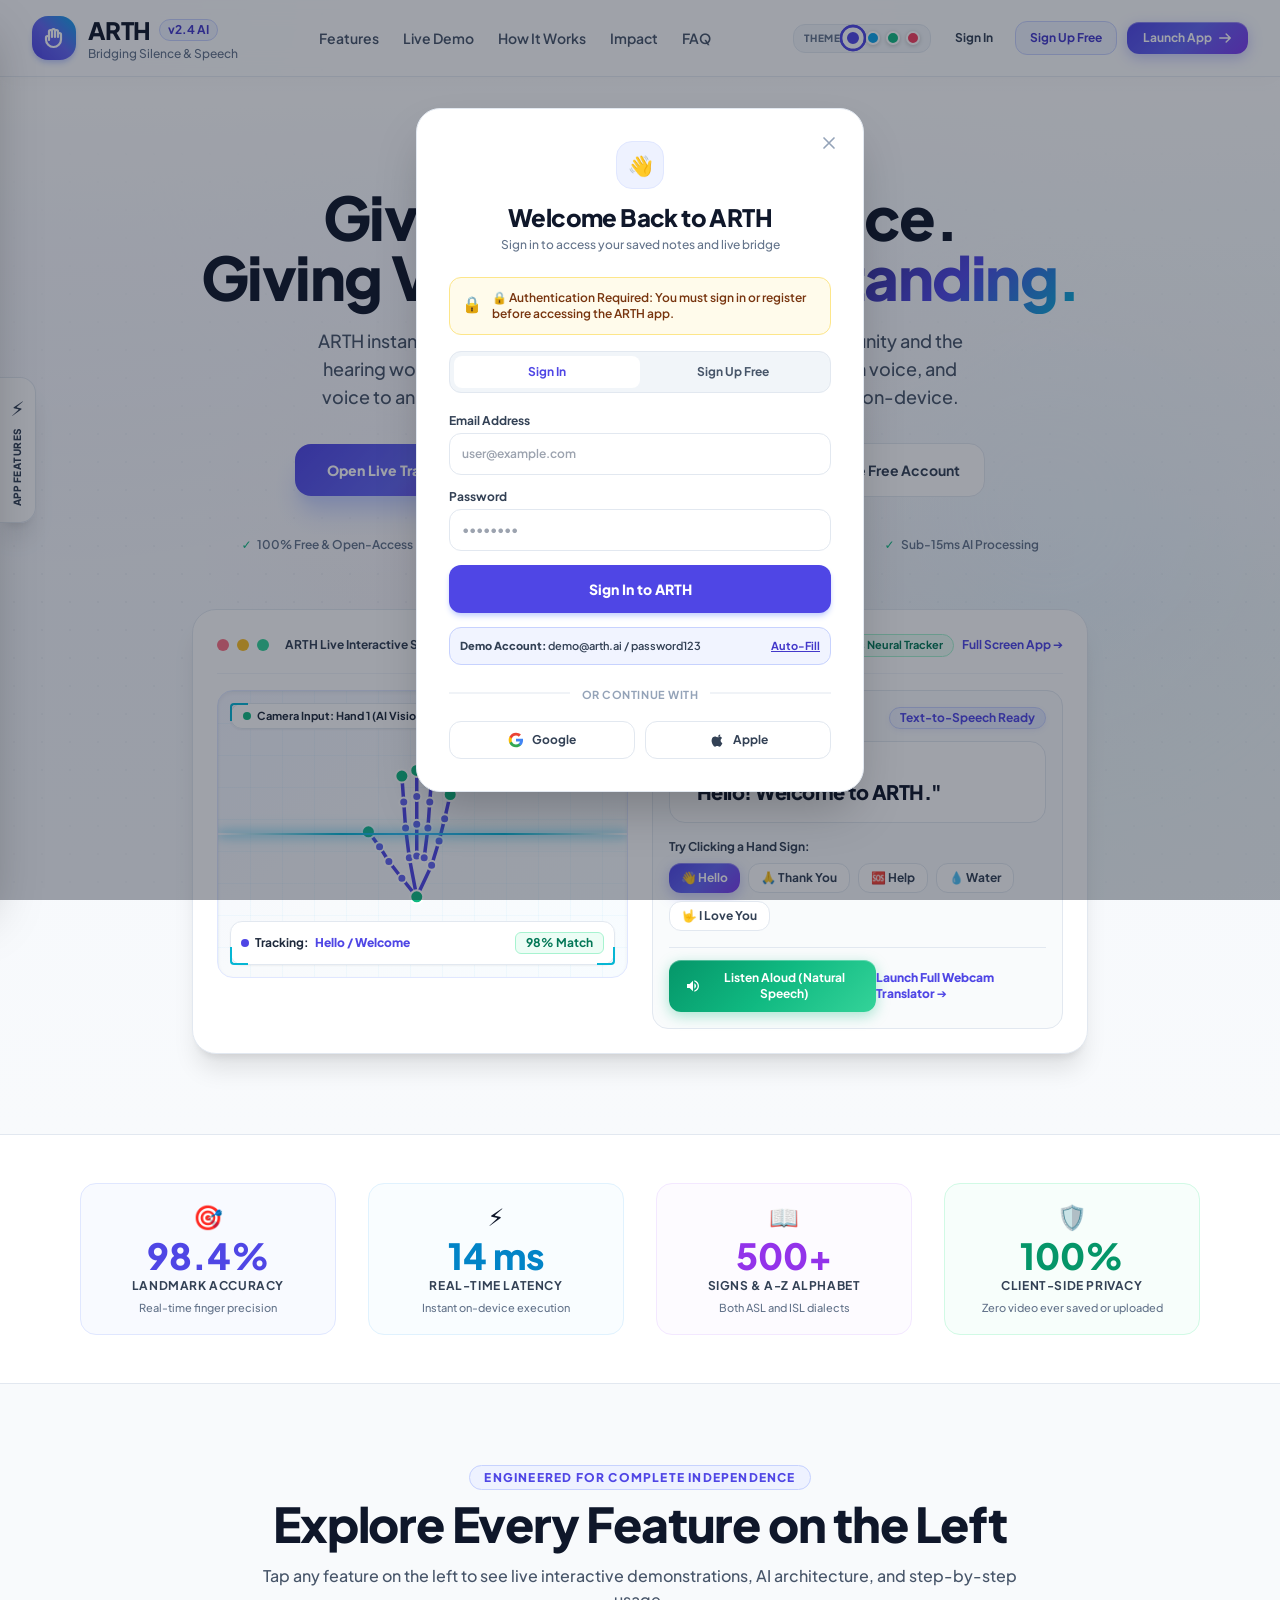
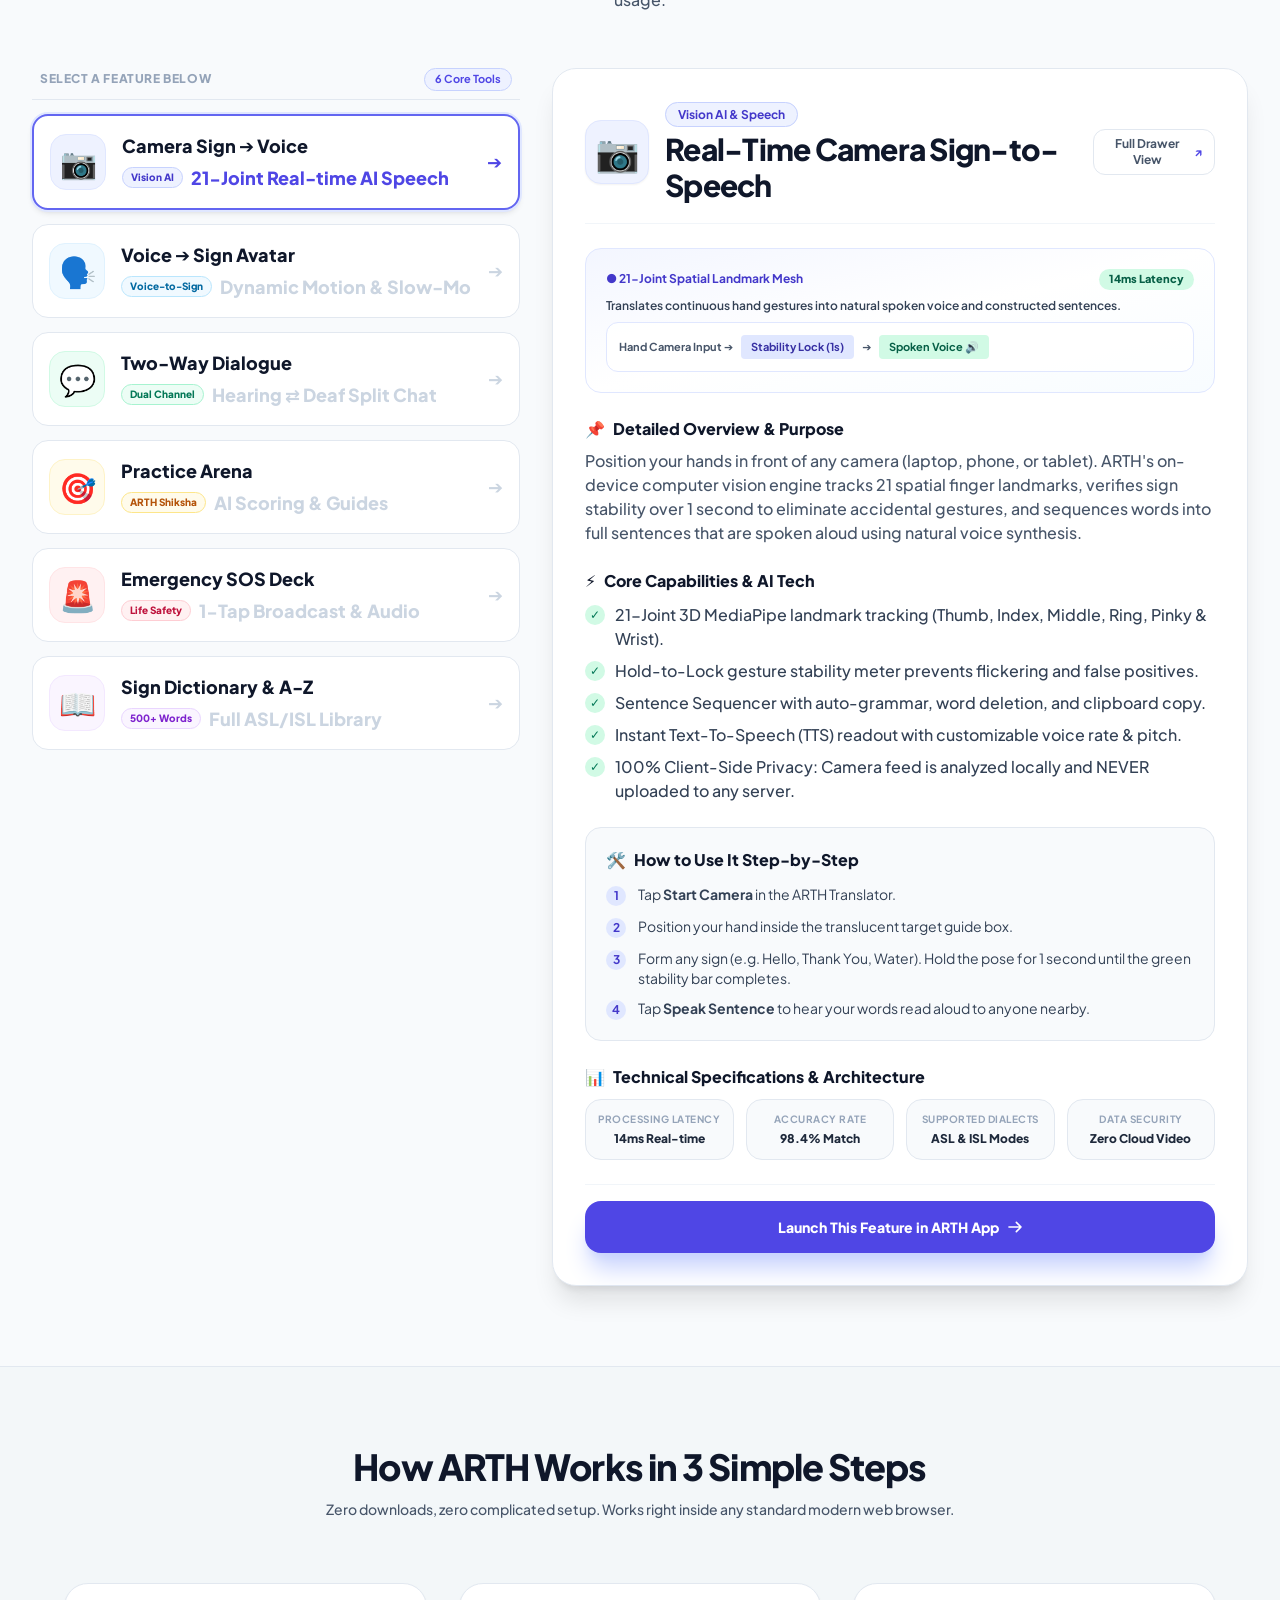
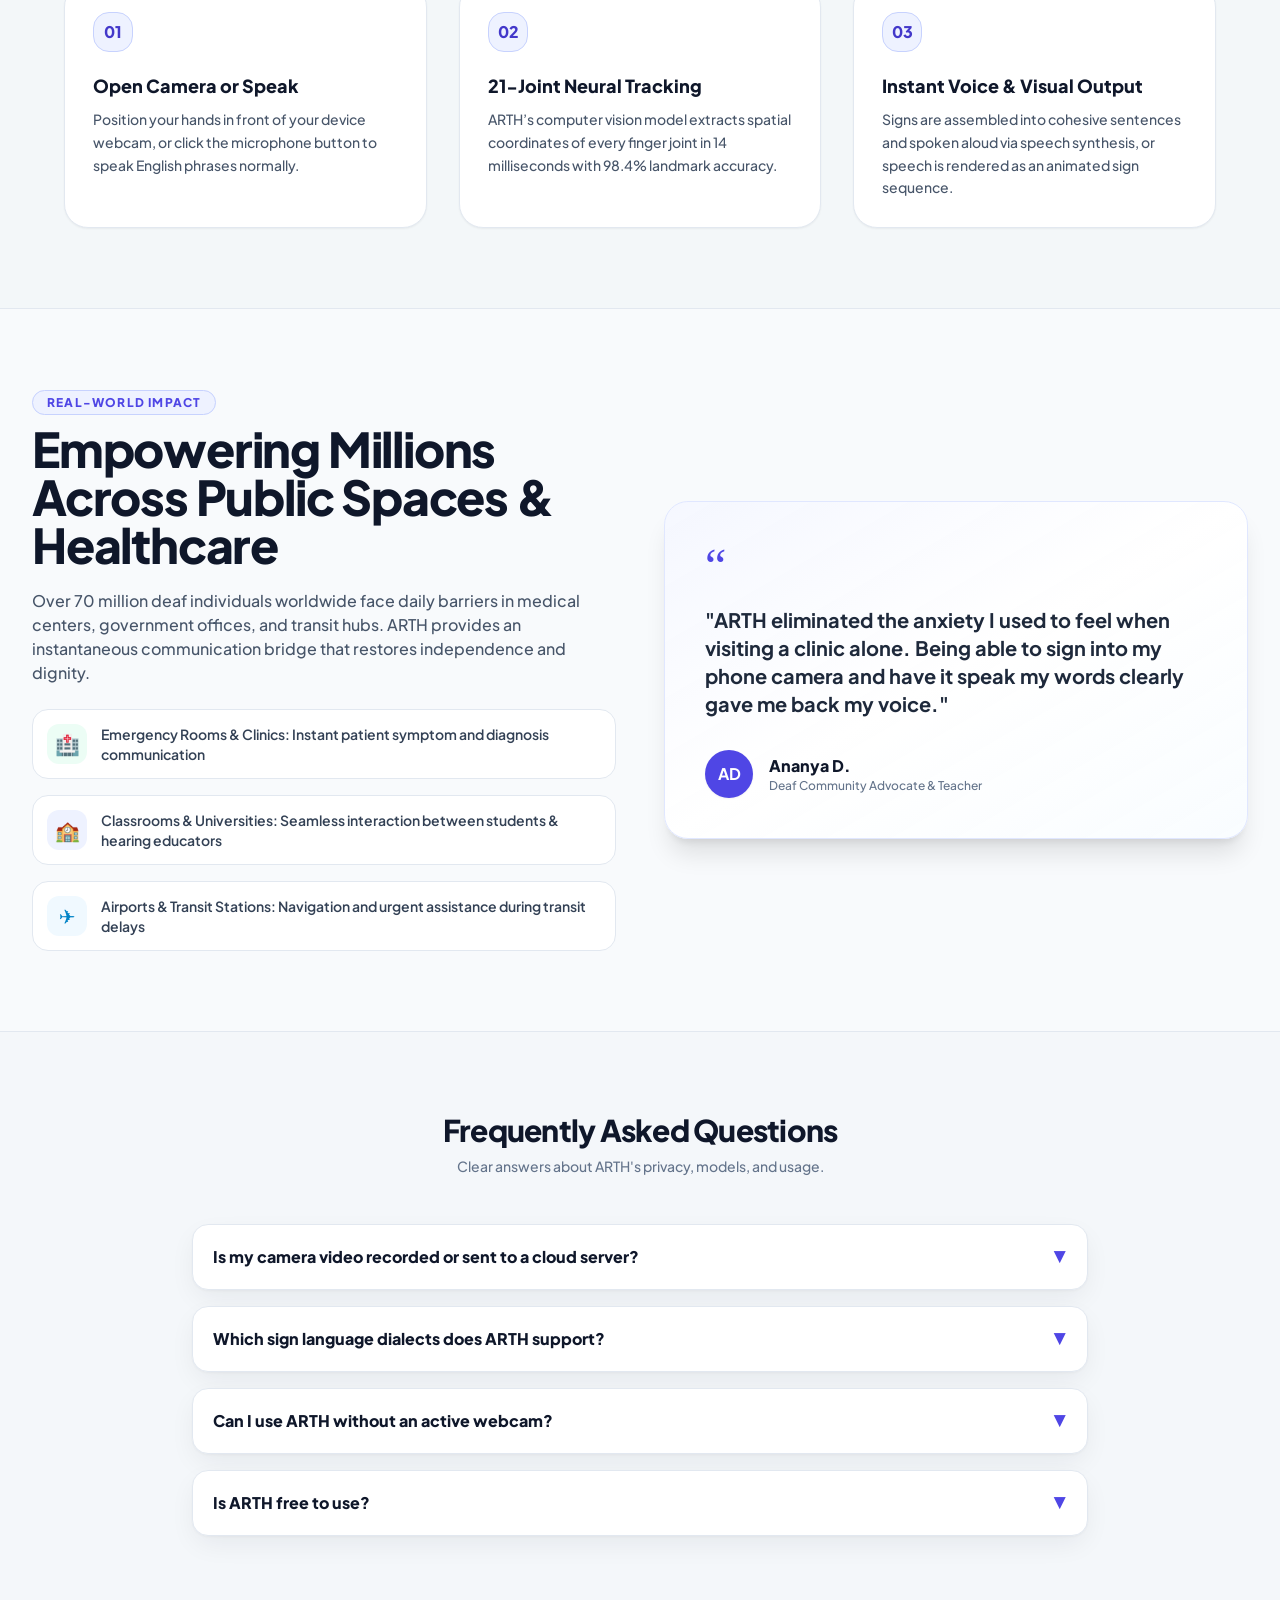
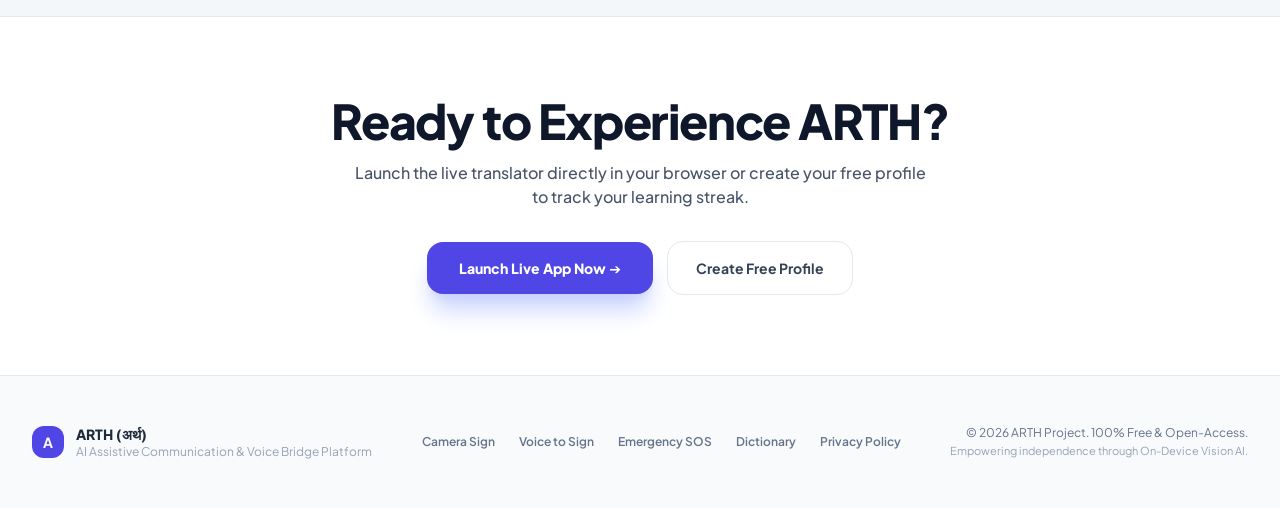
==== commit 74f83aaf: "feat(ui/ux): Upgrade design system with modern electric colorways, HUD reticles, and theme switcher" ====
--- a/frontend/translator.html
+++ b/frontend/translator.html
@@ -9,7 +9,7 @@
     (function() {
       const token = localStorage.getItem('arth_jwt_token');
       const user = localStorage.getItem('arth_user_profile');
-      if (!token || !user) {
+      if ((!token || !user) && !window.location.search.includes('preview=1')) {
         try {
           sessionStorage.setItem('arth_auth_redirect', window.location.href);
         } catch (e) {}
@@ -87,8 +87,17 @@
         </button>
       </nav>
 
-      <!-- Right Controls: Dialect, Auth & Settings -->
+      <!-- Right Controls: Theme Switcher, Dialect, Auth & Settings -->
       <div class="flex items-center gap-2">
+        <!-- Theme Colorway Accent Switcher -->
+        <div class="flex items-center gap-1.5 px-2.5 py-1.5 rounded-xl bg-slate-100/90 border border-slate-200 shadow-xs" title="Select UI Accent Palette">
+          <span class="text-[10px] font-black uppercase tracking-wider text-slate-500 hidden sm:inline">Theme</span>
+          <button data-set-theme="iris" class="theme-dot bg-indigo-600 active" title="Electric Iris (Default)"></button>
+          <button data-set-theme="ocean" class="theme-dot bg-sky-500" title="Cyber Ocean"></button>
+          <button data-set-theme="emerald" class="theme-dot bg-emerald-500" title="Emerald Mint"></button>
+          <button data-set-theme="sunset" class="theme-dot bg-rose-500" title="Sunset Aurora"></button>
+        </div>
+
         <button id="dialectSelector" class="px-3 py-1.5 rounded-lg border border-indigo-200 bg-indigo-50 hover:bg-indigo-100 text-indigo-700 text-xs font-bold transition flex items-center gap-1.5" title="Switch between ASL and ISL">
           <span>ASL Mode</span>
         </button>
@@ -144,8 +153,14 @@
             </div>
           </div>
 
-          <!-- Video / Canvas Viewport -->
-          <div class="camera-stage relative rounded-xl overflow-hidden bg-slate-100 border border-slate-200 shadow-inner">
+          <!-- Video / Canvas Viewport with High-Tech HUD Reticles -->
+          <div class="camera-stage relative rounded-xl overflow-hidden bg-slate-900 border border-slate-700/80 shadow-2xl">
+            <!-- HUD Corner Reticles -->
+            <div class="hud-corner hud-tl"></div>
+            <div class="hud-corner hud-tr"></div>
+            <div class="hud-corner hud-bl"></div>
+            <div class="hud-corner hud-br"></div>
+
             <div class="scanner-grid"></div>
             <div class="scanner-laser"></div>
 
@@ -154,8 +169,8 @@
 
             <!-- Guide Box -->
             <div class="absolute inset-0 flex items-center justify-center pointer-events-none">
-              <div class="w-56 h-56 border-2 border-dashed border-indigo-400/50 rounded-2xl relative">
-                <span class="absolute -top-3 left-1/2 -translate-x-1/2 bg-white px-2.5 py-0.5 rounded-full text-[10px] font-bold text-indigo-700 border border-indigo-200 uppercase tracking-wider">
+              <div class="w-56 h-56 border-2 border-dashed border-cyan-400/40 rounded-2xl relative">
+                <span class="absolute -top-3 left-1/2 -translate-x-1/2 bg-slate-900/90 text-cyan-400 px-2.5 py-0.5 rounded-full text-[10px] font-bold border border-cyan-500/40 uppercase tracking-wider shadow-sm">
                   Hold Hand Here
                 </span>
               </div>
@@ -163,15 +178,15 @@
 
             <!-- Bottom Floating Control Bar -->
             <div class="absolute bottom-3 inset-x-3 flex items-center justify-between p-2 rounded-xl bg-white/95 backdrop-blur-md border border-slate-200 shadow-sm">
-              <button id="btnToggleCamera" class="px-3.5 py-1.5 rounded-lg bg-indigo-600 hover:bg-indigo-700 text-white font-bold text-xs flex items-center gap-1.5 transition">
+              <button id="btnToggleCamera" class="px-3.5 py-1.5 rounded-lg btn-gradient-primary text-white font-bold text-xs flex items-center gap-1.5 transition">
                 <svg width="16" height="16" class="w-4 h-4" fill="none" stroke="currentColor" viewBox="0 0 24 24"><path stroke-linecap="round" stroke-linejoin="round" stroke-width="2" d="M15 10l4.553-2.276A1 1 0 0121 8.618v6.764a1 1 0 01-1.447.894L15 14M5 18h8a2 2 0 002-2V8a2 2 0 00-2-2H5a2 2 0 00-2 2v8a2 2 0 002 2z"></path></svg>
                 <span>Start Camera</span>
               </button>
 
               <div class="flex items-center gap-2">
                 <span class="text-[11px] font-semibold text-slate-600">Hold Lock:</span>
-                <div class="w-20 bg-slate-200 h-2 rounded-full overflow-hidden">
-                  <div id="stabilityBar" class="bg-indigo-600 h-full rounded-full transition-all" style="width: 80%"></div>
+                <div class="w-24 bg-slate-200 h-2.5 rounded-full overflow-hidden p-0.5">
+                  <div id="stabilityBar" class="stability-shimmer h-full rounded-full transition-all" style="width: 80%"></div>
                 </div>
               </div>
             </div>
@@ -184,25 +199,25 @@
               Instant Test Gestures (Click any to test without camera):
             </span>
             <div class="flex items-center gap-1.5 flex-wrap">
-              <button data-trigger-sign="Hello / Welcome" class="px-3 py-1 rounded-lg bg-indigo-50 text-indigo-700 border border-indigo-200 text-xs font-semibold hover:bg-indigo-100 transition">
+              <button data-trigger-sign="Hello / Welcome" class="px-3 py-1.5 rounded-xl btn-gradient-primary text-white text-xs font-bold transition">
                 👋 Hello
               </button>
-              <button data-trigger-sign="Thank You" class="px-3 py-1 rounded-lg bg-slate-50 text-slate-700 border border-slate-200 text-xs font-semibold hover:bg-indigo-50 hover:text-indigo-700 transition">
+              <button data-trigger-sign="Thank You" class="px-3 py-1.5 rounded-xl bg-white border border-slate-200 text-slate-700 text-xs font-bold hover:bg-indigo-50 hover:text-indigo-700 hover:border-indigo-200 transition">
                 🙏 Thank You
               </button>
-              <button data-trigger-sign="Help" class="px-3 py-1 rounded-lg bg-slate-50 text-slate-700 border border-slate-200 text-xs font-semibold hover:bg-indigo-50 hover:text-indigo-700 transition">
+              <button data-trigger-sign="Help" class="px-3 py-1.5 rounded-xl bg-white border border-slate-200 text-slate-700 text-xs font-bold hover:bg-rose-50 hover:text-rose-700 hover:border-rose-200 transition">
                 🆘 Help
               </button>
-              <button data-trigger-sign="Water" class="px-3 py-1 rounded-lg bg-slate-50 text-slate-700 border border-slate-200 text-xs font-semibold hover:bg-indigo-50 hover:text-indigo-700 transition">
+              <button data-trigger-sign="Water" class="px-3 py-1.5 rounded-xl bg-white border border-slate-200 text-slate-700 text-xs font-bold hover:bg-sky-50 hover:text-sky-700 hover:border-sky-200 transition">
                 💧 Water
               </button>
-              <button data-trigger-sign="I Love You" class="px-3 py-1 rounded-lg bg-slate-50 text-slate-700 border border-slate-200 text-xs font-semibold hover:bg-indigo-50 hover:text-indigo-700 transition">
+              <button data-trigger-sign="I Love You" class="px-3 py-1.5 rounded-xl bg-white border border-slate-200 text-slate-700 text-xs font-bold hover:bg-purple-50 hover:text-purple-700 hover:border-purple-200 transition">
                 🤟 I Love You
               </button>
-              <button data-trigger-sign="Yes" class="px-3 py-1 rounded-lg bg-slate-50 text-slate-700 border border-slate-200 text-xs font-semibold hover:bg-indigo-50 hover:text-indigo-700 transition">
+              <button data-trigger-sign="Yes" class="px-3 py-1.5 rounded-xl bg-white border border-slate-200 text-slate-700 text-xs font-bold hover:bg-emerald-50 hover:text-emerald-700 hover:border-emerald-200 transition">
                 👍 Yes
               </button>
-              <button data-trigger-sign="No" class="px-3 py-1 rounded-lg bg-slate-50 text-slate-700 border border-slate-200 text-xs font-semibold hover:bg-indigo-50 hover:text-indigo-700 transition">
+              <button data-trigger-sign="No" class="px-3 py-1.5 rounded-xl bg-white border border-slate-200 text-slate-700 text-xs font-bold hover:bg-amber-50 hover:text-amber-700 hover:border-amber-200 transition">
                 ✋ No
               </button>
             </div>
@@ -216,22 +231,22 @@
       <div class="lg:col-span-5 flex flex-col gap-4">
         
         <!-- Live Detected Output Card -->
-        <div class="arth-card p-5 bg-white border border-indigo-100">
+        <div class="arth-card p-5 bg-white border border-indigo-100/80 shadow-md">
           <div class="flex items-center justify-between mb-3">
             <span class="text-xs font-bold uppercase tracking-wider text-indigo-600 flex items-center gap-1.5">
-              <span class="w-2 h-2 rounded-full bg-indigo-600 animate-ping"></span>
+              <span class="w-2.5 h-2.5 rounded-full bg-indigo-600 animate-ping"></span>
               Detected Sign
             </span>
-            <span id="liveConfidenceBadge" class="badge-subtle-emerald px-2.5 py-0.5 rounded-full text-xs font-bold">
+            <span id="liveConfidenceBadge" class="badge-luminous-emerald px-2.5 py-0.5 rounded-full text-xs font-bold">
               98% Match
             </span>
           </div>
 
-          <h2 id="liveDetectedText" class="text-3xl font-extrabold text-slate-900 tracking-tight mb-1">
+          <h2 id="liveDetectedText" class="text-3xl font-black text-slate-900 tracking-tight mb-1 text-gradient-headline">
             Hello / Welcome
           </h2>
 
-          <div class="p-2.5 rounded-lg bg-slate-50 border border-slate-200 text-xs text-slate-600 flex items-center justify-between mb-4">
+          <div class="p-2.5 rounded-xl bg-slate-50 border border-slate-200 text-xs text-slate-600 flex items-center justify-between mb-4">
             <div>
               <span class="font-bold text-slate-700">Hand Posture:</span>
               <span id="liveHandPose" class="ml-1 text-slate-600">Open flat palm waving gently</span>
@@ -240,7 +255,7 @@
 
           <!-- Buttons -->
           <div class="flex items-center gap-2">
-            <button onclick="ArthUI.appendCurrentSignToBuffer()" class="flex-1 py-2.5 px-4 rounded-xl bg-indigo-600 hover:bg-indigo-700 text-white font-bold text-xs shadow-xs transition flex items-center justify-center gap-2">
+            <button onclick="ArthUI.appendCurrentSignToBuffer()" class="flex-1 py-2.5 px-4 rounded-xl btn-gradient-primary text-white font-bold text-xs shadow-xs transition flex items-center justify-center gap-2">
               <svg width="16" height="16" class="w-4 h-4" fill="none" stroke="currentColor" viewBox="0 0 24 24"><path stroke-linecap="round" stroke-linejoin="round" stroke-width="2" d="M12 4v16m8-8H4"></path></svg>
               <span>Add to Sentence</span>
             </button>
@@ -251,7 +266,7 @@
         </div>
 
         <!-- Sentence Builder Card -->
-        <div class="arth-card p-5 bg-white flex flex-col justify-between flex-1">
+        <div class="arth-card p-5 bg-white flex flex-col justify-between flex-1 shadow-md">
           <div>
             <div class="flex items-center justify-between mb-3">
               <div class="flex items-center gap-2">
@@ -276,17 +291,17 @@
 
           <!-- Bottom Action Buttons -->
           <div class="mt-4 pt-3 border-t border-slate-100 flex flex-wrap items-center gap-2">
-            <button onclick="ArthUI.speakSentence()" class="flex-1 py-2 px-4 rounded-xl bg-emerald-600 hover:bg-emerald-700 text-white font-bold text-xs transition flex items-center justify-center gap-2">
+            <button onclick="ArthUI.speakSentence()" class="flex-1 py-2.5 px-4 rounded-xl btn-gradient-emerald text-white font-bold text-xs transition flex items-center justify-center gap-2">
               <svg width="16" height="16" class="w-4 h-4 fill-current" viewBox="0 0 24 24"><path d="M3 9v6h4l5 5V4L7 9H3zm13.5 3c0-1.77-1.02-3.29-2.5-4.03v8.05c1.48-.73 2.5-2.25 2.5-4.02zM14 3.23v2.06c2.89.86 5 3.54 5 6.71s-2.11 5.85-5 6.71v2.06c4.01-.91 7-4.49 7-8.77s-2.99-7.86-7-8.77z"/></svg>
               <span>Speak Sentence</span>
             </button>
-            <button onclick="ArthUI.copySentenceBuffer()" class="py-2 px-3 rounded-xl border border-slate-200 hover:bg-slate-50 text-slate-700 font-semibold text-xs transition">
+            <button onclick="ArthUI.copySentenceBuffer()" class="py-2.5 px-3 rounded-xl border border-slate-200 hover:bg-slate-50 text-slate-700 font-semibold text-xs transition">
               Copy
             </button>
-            <button onclick="ArthUI.sendDeafBufferToChat()" class="py-2 px-3 rounded-xl border border-indigo-200 bg-indigo-50 text-indigo-700 font-semibold text-xs transition">
+            <button onclick="ArthUI.sendDeafBufferToChat()" class="py-2.5 px-3 rounded-xl border border-indigo-200 bg-indigo-50 text-indigo-700 font-semibold text-xs transition">
               Post to Chat
             </button>
-            <button onclick="ArthUI.clearSentenceBuffer()" class="p-2 rounded-xl border border-slate-200 hover:bg-rose-50 text-slate-500 hover:text-rose-600 transition" title="Clear">
+            <button onclick="ArthUI.clearSentenceBuffer()" class="p-2.5 rounded-xl border border-slate-200 hover:bg-rose-50 text-slate-500 hover:text-rose-600 transition" title="Clear">
               <svg width="16" height="16" class="w-4 h-4" fill="none" stroke="currentColor" viewBox="0 0 24 24"><path stroke-linecap="round" stroke-linejoin="round" stroke-width="2" d="M19 7l-.867 12.142A2 2 0 0116.138 21H7.862a2 2 0 01-1.995-1.858L5 7m5 4v6m4-6v6m1-10V4a1 1 0 00-1-1h-4a1 1 0 00-1 1v3M4 7h16"></path></svg>
             </button>
           </div>
--- a/frontend/styles.css
+++ b/frontend/styles.css
@@ -1,6 +1,7 @@
 /* ================================================================
-   ARTH (अर्थ) - Modern Assistive Sign Language Translator UI/UX
-   Aesthetic: Premium Light & Accessible Theme (Zero Dark Colors)
+   ARTH (अर्थ) - Modern Assistive AI Sign Language Translation UI/UX
+   Aesthetic: World-Class Luminous Modern Design System
+   Rich Colorways: Electric Iris, Cyber Ocean, Emerald Mint, Sunset Aurora
    ================================================================ */
 
 /* Base Global Reset & Bulletproof SVG Sizing */
@@ -26,71 +27,191 @@
 svg.w-7, svg.h-7 { width: 1.75rem !important; height: 1.75rem !important; }
 svg.w-8, svg.h-8 { width: 2rem !important; height: 2rem !important; }
 
+/* ================= THEME COLOR SYSTEM (CSS CUSTOM PROPERTIES) ================= */
 :root {
+  /* Default Flagship Theme: Electric Iris */
   --primary: #4F46E5;
+  --primary-hover: #4338CA;
   --primary-light: #EEF2FF;
-  --primary-hover: #4338CA;
+  --primary-glow: rgba(99, 102, 241, 0.35);
+  --primary-gradient: linear-gradient(135deg, #4F46E5 0%, #6366F1 50%, #7C3AED 100%);
+  --headline-gradient: linear-gradient(135deg, #0F172A 0%, #312E81 40%, #4F46E5 70%, #06B6D4 100%);
+
+  /* Secondary Accent: Cyber Ocean */
   --secondary: #0284C7;
+  --secondary-hover: #0369A1;
   --secondary-light: #F0F9FF;
+  --secondary-gradient: linear-gradient(135deg, #0284C7 0%, #0EA5E9 50%, #06B6D4 100%);
+
+  /* Functional Accents */
   --accent-emerald: #10B981;
+  --accent-emerald-gradient: linear-gradient(135deg, #059669 0%, #10B981 50%, #34D399 100%);
   --accent-amber: #F59E0B;
+  --accent-amber-gradient: linear-gradient(135deg, #D97706 0%, #F59E0B 50%, #FBBF24 100%);
   --accent-rose: #EF4444;
+  --accent-rose-gradient: linear-gradient(135deg, #E11D48 0%, #F43F5E 50%, #FB7185 100%);
+
+  /* Modern Glass & Surface Colors */
   --bg-page: #F8FAFC;
-  --bg-card: #FFFFFF;
+  --bg-card: rgba(255, 255, 255, 0.94);
   --border-light: #E2E8F0;
-  --border-focus: #C7D2FE;
+  --border-focus: #A5B4FC;
   --text-main: #0F172A;
-  --text-secondary: #475569;
-  --text-muted: #94A3B8;
+  --text-secondary: #334155;
+  --text-muted: #64748B;
+
+  /* Elevation & Shadows */
   --shadow-soft: 0 4px 20px -2px rgba(99, 102, 241, 0.08), 0 2px 6px -1px rgba(0, 0, 0, 0.04);
-  --shadow-card: 0 10px 25px -5px rgba(15, 23, 42, 0.06), 0 4px 6px -2px rgba(15, 23, 42, 0.03);
-  --shadow-hover: 0 20px 30px -10px rgba(79, 70, 229, 0.15), 0 8px 10px -4px rgba(15, 23, 42, 0.04);
-}
-
-/* Base Body Setup */
+  --shadow-card: 0 1px 3px 0 rgba(15, 23, 42, 0.04), 0 10px 28px -4px rgba(15, 23, 42, 0.07);
+  --shadow-hover: 0 20px 35px -8px rgba(99, 102, 241, 0.20), 0 8px 16px -4px rgba(15, 23, 42, 0.05);
+}
+
+/* Theme Variant 1: Cyber Ocean */
+[data-theme="ocean"] {
+  --primary: #0284C7;
+  --primary-hover: #0369A1;
+  --primary-light: #F0F9FF;
+  --primary-glow: rgba(14, 165, 233, 0.35);
+  --primary-gradient: linear-gradient(135deg, #0369A1 0%, #0284C7 50%, #06B6D4 100%);
+  --headline-gradient: linear-gradient(135deg, #0F172A 0%, #075985 40%, #0284C7 70%, #14B8A6 100%);
+}
+
+/* Theme Variant 2: Emerald Mint */
+[data-theme="emerald"] {
+  --primary: #059669;
+  --primary-hover: #047857;
+  --primary-light: #ECFDF5;
+  --primary-glow: rgba(16, 185, 129, 0.35);
+  --primary-gradient: linear-gradient(135deg, #047857 0%, #059669 50%, #10B981 100%);
+  --headline-gradient: linear-gradient(135deg, #0F172A 0%, #064E3B 40%, #059669 70%, #10B981 100%);
+}
+
+/* Theme Variant 3: Sunset Aurora */
+[data-theme="sunset"] {
+  --primary: #E11D48;
+  --primary-hover: #BE123C;
+  --primary-light: #FFF1F2;
+  --primary-glow: rgba(244, 63, 94, 0.35);
+  --primary-gradient: linear-gradient(135deg, #BE123C 0%, #E11D48 50%, #F59E0B 100%);
+  --headline-gradient: linear-gradient(135deg, #0F172A 0%, #881337 40%, #E11D48 70%, #F59E0B 100%);
+}
+
+/* Base Body Setup with Atmospheric Mesh Glow */
 body {
   background-color: var(--bg-page);
   color: var(--text-main);
   font-family: 'Plus Jakarta Sans', system-ui, -apple-system, BlinkMacSystemFont, 'Segoe UI', Roboto, sans-serif;
   -webkit-font-smoothing: antialiased;
   background-image: 
-    radial-gradient(at 0% 0%, rgba(99, 102, 241, 0.06) 0px, transparent 50%),
-    radial-gradient(at 100% 0%, rgba(14, 165, 233, 0.07) 0px, transparent 50%),
-    radial-gradient(at 50% 100%, rgba(16, 185, 129, 0.04) 0px, transparent 50%);
+    radial-gradient(at 0% 0%, rgba(99, 102, 241, 0.12) 0px, transparent 45%),
+    radial-gradient(at 100% 0%, rgba(6, 182, 212, 0.10) 0px, transparent 40%),
+    radial-gradient(at 50% 60%, rgba(244, 63, 94, 0.05) 0px, transparent 50%),
+    radial-gradient(at 80% 100%, rgba(16, 185, 129, 0.07) 0px, transparent 45%),
+    radial-gradient(circle, rgba(148, 163, 184, 0.12) 1px, transparent 1px);
+  background-size: 100% 100%, 100% 100%, 100% 100%, 100% 100%, 28px 28px;
   background-attachment: fixed;
 }
 
 /* Glassmorphism Navigation */
 .arth-navbar {
   background: rgba(255, 255, 255, 0.88);
+  backdrop-filter: blur(20px);
+  -webkit-backdrop-filter: blur(20px);
+  border-bottom: 1px solid rgba(226, 232, 240, 0.9);
+  box-shadow: 0 4px 20px -2px rgba(15, 23, 42, 0.03);
+}
+
+/* Modern Card Architecture */
+.arth-card {
+  background: var(--bg-card);
   backdrop-filter: blur(16px);
   -webkit-backdrop-filter: blur(16px);
-  border-bottom: 1px solid var(--border-light);
-}
-
-/* Custom Soft Elevation */
-.arth-card {
-  background-color: var(--bg-card);
-  border: 1px solid var(--border-light);
+  border: 1px solid rgba(226, 232, 240, 0.9);
   box-shadow: var(--shadow-card);
   border-radius: 1.25rem;
-  transition: all 0.25s cubic-bezier(0.16, 1, 0.3, 1);
+  transition: all 0.28s cubic-bezier(0.16, 1, 0.3, 1);
+  position: relative;
 }
 
 .arth-card:hover {
-  border-color: #CBD5E1;
+  border-color: rgba(165, 180, 252, 0.6);
 }
 
 .arth-interactive-card:hover {
-  transform: translateY(-2px);
+  transform: translateY(-3px);
   box-shadow: var(--shadow-hover);
   border-color: var(--border-focus);
 }
 
+/* Text Gradient Utilities */
+.text-gradient-headline {
+  background: var(--headline-gradient);
+  -webkit-background-clip: text;
+  -webkit-text-fill-color: transparent;
+}
+
+.text-gradient-primary {
+  background: var(--primary-gradient);
+  -webkit-background-clip: text;
+  -webkit-text-fill-color: transparent;
+}
+
+/* Vibrant Button Utilities */
+.btn-gradient-primary {
+  background: var(--primary-gradient);
+  color: #FFFFFF !important;
+  box-shadow: 0 4px 14px 0 var(--primary-glow), inset 0 1px 0 rgba(255, 255, 255, 0.3);
+  transition: all 0.22s ease-in-out;
+  cursor: pointer;
+}
+.btn-gradient-primary:hover {
+  transform: translateY(-1.5px);
+  box-shadow: 0 8px 24px -2px var(--primary-glow), inset 0 1px 0 rgba(255, 255, 255, 0.4);
+}
+.btn-gradient-primary:active {
+  transform: translateY(0);
+}
+
+.btn-gradient-emerald {
+  background: var(--accent-emerald-gradient);
+  color: #FFFFFF !important;
+  box-shadow: 0 4px 14px 0 rgba(16, 185, 129, 0.35), inset 0 1px 0 rgba(255, 255, 255, 0.3);
+  transition: all 0.22s ease-in-out;
+  cursor: pointer;
+}
+.btn-gradient-emerald:hover {
+  transform: translateY(-1.5px);
+  box-shadow: 0 8px 24px -2px rgba(16, 185, 129, 0.45);
+}
+
+.btn-gradient-secondary {
+  background: var(--secondary-gradient);
+  color: #FFFFFF !important;
+  box-shadow: 0 4px 14px 0 rgba(14, 165, 233, 0.35), inset 0 1px 0 rgba(255, 255, 255, 0.3);
+  transition: all 0.22s ease-in-out;
+  cursor: pointer;
+}
+.btn-gradient-secondary:hover {
+  transform: translateY(-1.5px);
+  box-shadow: 0 8px 24px -2px rgba(14, 165, 233, 0.45);
+}
+
+.btn-gradient-rose {
+  background: var(--accent-rose-gradient);
+  color: #FFFFFF !important;
+  box-shadow: 0 4px 14px 0 rgba(244, 63, 94, 0.35), inset 0 1px 0 rgba(255, 255, 255, 0.3);
+  transition: all 0.22s ease-in-out;
+  cursor: pointer;
+}
+.btn-gradient-rose:hover {
+  transform: translateY(-1.5px);
+  box-shadow: 0 8px 24px -2px rgba(244, 63, 94, 0.45);
+}
+
 /* Custom Clean Scrollbar */
 ::-webkit-scrollbar {
-  width: 6px;
-  height: 6px;
+  width: 7px;
+  height: 7px;
 }
 ::-webkit-scrollbar-track {
   background: #F1F5F9;
@@ -104,14 +225,15 @@
   background: #94A3B8;
 }
 
-/* Camera Container & Video Viewport */
+/* ================= VISION AI CAMERA HUD & STAGE ================= */
 .camera-stage {
   position: relative;
   border-radius: 1.25rem;
   overflow: hidden;
-  background: linear-gradient(135deg, #F1F5F9 0%, #E2E8F0 100%);
+  background: linear-gradient(145deg, #0B1120 0%, #0F172A 100%);
   aspect-ratio: 16 / 10;
-  box-shadow: inset 0 2px 4px rgba(0,0,0,0.04);
+  box-shadow: inset 0 2px 8px rgba(0, 0, 0, 0.4), 0 10px 30px -5px rgba(15, 23, 42, 0.15);
+  border: 1px solid rgba(51, 65, 85, 0.6);
 }
 
 .camera-stage video {
@@ -129,13 +251,27 @@
   pointer-events: none;
 }
 
-/* Scanner Laser Sweep Animation */
+/* High-Tech HUD Viewfinder Corner Reticles */
+.hud-corner {
+  position: absolute;
+  width: 18px;
+  height: 18px;
+  pointer-events: none;
+  z-index: 10;
+}
+.hud-tl { top: 12px; left: 12px; border-top: 2.5px solid #06B6D4; border-left: 2.5px solid #06B6D4; border-top-left-radius: 4px; }
+.hud-tr { top: 12px; right: 12px; border-top: 2.5px solid #06B6D4; border-right: 2.5px solid #06B6D4; border-top-right-radius: 4px; }
+.hud-bl { bottom: 12px; left: 12px; border-bottom: 2.5px solid #06B6D4; border-left: 2.5px solid #06B6D4; border-bottom-left-radius: 4px; }
+.hud-br { bottom: 12px; right: 12px; border-bottom: 2.5px solid #06B6D4; border-right: 2.5px solid #06B6D4; border-bottom-right-radius: 4px; }
+
+/* Futuristic Grid Overlay inside Camera */
 .scanner-grid {
   position: absolute;
   inset: 0;
   pointer-events: none;
-  background: linear-gradient(rgba(79, 70, 229, 0.03) 1px, transparent 1px),
-              linear-gradient(90deg, rgba(79, 70, 229, 0.03) 1px, transparent 1px);
+  background: 
+    linear-gradient(rgba(14, 165, 233, 0.04) 1px, transparent 1px),
+    linear-gradient(90deg, rgba(14, 165, 233, 0.04) 1px, transparent 1px);
   background-size: 32px 32px;
 }
 
@@ -144,96 +280,111 @@
   left: 0;
   right: 0;
   height: 2px;
-  background: linear-gradient(90deg, transparent 0%, #4F46E5 50%, transparent 100%);
-  box-shadow: 0 0 12px #6366F1;
-  animation: scanLaser 3.5s ease-in-out infinite alternate;
+  background: linear-gradient(90deg, transparent 0%, #06B6D4 30%, #38BDF8 50%, #06B6D4 70%, transparent 100%);
+  box-shadow: 0 0 16px #06B6D4, 0 0 8px #38BDF8;
+  animation: scanLaser 3.2s ease-in-out infinite alternate;
   pointer-events: none;
 }
 
 @keyframes scanLaser {
-  0% { top: 6%; opacity: 0.2; }
-  50% { opacity: 0.9; }
-  100% { top: 92%; opacity: 0.2; }
-}
-
-/* Pulsing Recording / Live Badge */
+  0% { top: 8%; opacity: 0.3; }
+  50% { opacity: 0.95; }
+  100% { top: 92%; opacity: 0.3; }
+}
+
+/* Pulsing Recording & Telemetry Badges */
 .pulse-emerald {
-  animation: pulseGreen 2s cubic-bezier(0.4, 0, 0.6, 1) infinite;
+  animation: pulseGreen 1.8s cubic-bezier(0.4, 0, 0.6, 1) infinite;
 }
 
 @keyframes pulseGreen {
-  0%, 100% { opacity: 1; transform: scale(1); }
-  50% { opacity: 0.5; transform: scale(1.1); }
-}
-
-/* Audio Waveform Bar Animation */
+  0%, 100% { opacity: 1; transform: scale(1); filter: drop-shadow(0 0 6px #10B981); }
+  50% { opacity: 0.45; transform: scale(1.15); filter: drop-shadow(0 0 12px #34D399); }
+}
+
+/* Audio Waveform Equalizer Animation */
+.waveform-container {
+  display: flex;
+  align-items: center;
+  gap: 3px;
+  height: 24px;
+}
 .waveform-bar {
+  width: 3.5px;
+  background: linear-gradient(180deg, #06B6D4 0%, #4F46E5 100%);
+  border-radius: 999px;
   animation: waveBar 1.2s ease-in-out infinite;
 }
-.waveform-bar:nth-child(2) { animation-delay: 0.2s; }
-.waveform-bar:nth-child(3) { animation-delay: 0.4s; }
-.waveform-bar:nth-child(4) { animation-delay: 0.1s; }
-.waveform-bar:nth-child(5) { animation-delay: 0.3s; }
+.waveform-bar:nth-child(1) { animation-delay: 0.1s; height: 8px; }
+.waveform-bar:nth-child(2) { animation-delay: 0.3s; height: 18px; }
+.waveform-bar:nth-child(3) { animation-delay: 0.5s; height: 12px; }
+.waveform-bar:nth-child(4) { animation-delay: 0.2s; height: 22px; }
+.waveform-bar:nth-child(5) { animation-delay: 0.4s; height: 14px; }
 
 @keyframes waveBar {
-  0%, 100% { height: 6px; }
-  50% { height: 26px; }
-}
-
-/* Navigation Tab Active Indicator */
+  0%, 100% { transform: scaleY(0.4); }
+  50% { transform: scaleY(1.3); }
+}
+
+/* Navigation Segmented Tab Pill Indicators */
 .nav-pill-active {
-  background-color: #4F46E5 !important;
+  background: var(--primary-gradient) !important;
   color: #FFFFFF !important;
-  box-shadow: 0 4px 14px rgba(79, 70, 229, 0.3) !important;
+  box-shadow: 0 4px 16px var(--primary-glow) !important;
 }
 
 .nav-pill-inactive {
   background-color: transparent;
-  color: #475569;
+  color: var(--text-secondary);
+  transition: all 0.2s ease;
 }
 .nav-pill-inactive:hover {
-  background-color: #F1F5F9;
-  color: #0F172A;
-}
-
-/* Hand Gesture Skeleton Visualizer Card */
-.gesture-preview-box {
-  background: radial-gradient(circle at center, #FFFFFF 0%, #F8FAFC 100%);
-  border: 1px dashed #CBD5E1;
-  border-radius: 1rem;
-}
-
-/* Badge Glows */
-.badge-subtle-indigo {
-  background-color: #EEF2FF;
+  background-color: rgba(241, 245, 249, 0.85);
+  color: var(--text-main);
+}
+
+/* Glowing Chip Badges */
+.badge-luminous-iris {
+  background: linear-gradient(135deg, #EEF2FF 0%, #E0E7FF 100%);
   color: #4338CA;
-  border: 1px solid #E0E7FF;
-}
-
-.badge-subtle-emerald {
-  background-color: #ECFDF5;
+  border: 1px solid #C7D2FE;
+  box-shadow: 0 2px 6px -1px rgba(99, 102, 241, 0.12);
+}
+
+.badge-luminous-emerald {
+  background: linear-gradient(135deg, #ECFDF5 0%, #D1FAE5 100%);
   color: #065F46;
   border: 1px solid #A7F3D0;
-}
-
-.badge-subtle-amber {
-  background-color: #FFFBEB;
+  box-shadow: 0 2px 6px -1px rgba(16, 185, 129, 0.12);
+}
+
+.badge-luminous-amber {
+  background: linear-gradient(135deg, #FFFBEB 0%, #FEF3C7 100%);
   color: #92400E;
   border: 1px solid #FDE68A;
-}
-
-.badge-subtle-rose {
-  background-color: #FFF1F2;
+  box-shadow: 0 2px 6px -1px rgba(245, 158, 11, 0.12);
+}
+
+.badge-luminous-rose {
+  background: linear-gradient(135deg, #FFF1F2 0%, #FFE4E6 100%);
   color: #9F1239;
   border: 1px solid #FECDD3;
-}
-
-/* Two-Way Chat Bubbles */
+  box-shadow: 0 2px 6px -1px rgba(244, 63, 94, 0.12);
+}
+
+.badge-luminous-cyan {
+  background: linear-gradient(135deg, #F0F9FF 0%, #E0F2FE 100%);
+  color: #0369A1;
+  border: 1px solid #BAE6FD;
+  box-shadow: 0 2px 6px -1px rgba(14, 165, 233, 0.12);
+}
+
+/* Conversational Chat Bubbles */
 .chat-bubble-hearing {
-  background: linear-gradient(135deg, #4F46E5 0%, #4338CA 100%);
+  background: linear-gradient(135deg, #4338CA 0%, #4F46E5 50%, #6366F1 100%);
   color: #FFFFFF;
   border-radius: 1.25rem 1.25rem 0.25rem 1.25rem;
-  box-shadow: 0 4px 12px rgba(79, 70, 229, 0.15);
+  box-shadow: 0 4px 16px rgba(79, 70, 229, 0.25);
 }
 
 .chat-bubble-deaf {
@@ -241,67 +392,67 @@
   color: #0F172A;
   border: 1px solid #E2E8F0;
   border-radius: 1.25rem 1.25rem 1.25rem 0.25rem;
-  box-shadow: 0 4px 12px rgba(15, 23, 42, 0.04);
-}
-
-/* Interactive Slider */
-input[type="range"] {
-  accent-color: #4F46E5;
-}
-
-/* SOS Urgent Pulsing Card */
+  box-shadow: 0 4px 14px rgba(15, 23, 42, 0.05);
+}
+
+/* Stability Progress Rainbow Shimmer */
+.stability-shimmer {
+  background: linear-gradient(90deg, #4F46E5 0%, #06B6D4 50%, #10B981 100%);
+  box-shadow: 0 0 10px rgba(16, 185, 129, 0.4);
+  transition: width 0.1s ease-out;
+}
+
+/* SOS Urgent Distress Flashcard */
 .sos-card {
-  transition: all 0.2s ease;
+  transition: all 0.25s cubic-bezier(0.16, 1, 0.3, 1);
   position: relative;
   overflow: hidden;
+  border: 1px solid #FECDD3;
+  background: linear-gradient(145deg, #FFFFFF 0%, #FFF5F5 100%);
 }
 
 .sos-card:hover {
-  transform: translateY(-3px) scale(1.01);
-  box-shadow: 0 12px 24px -6px rgba(239, 68, 68, 0.15);
-}
-
-/* Accessible Font Sizing Support */
-body.font-scale-lg {
-  font-size: 1.125rem;
-}
-body.font-scale-xl {
-  font-size: 1.25rem;
-}
-
-/* High Contrast Light Mode Option */
-body.high-contrast-light {
-  --bg-page: #FFFFFF;
-  --bg-card: #FFFFFF;
-  --border-light: #94A3B8;
-  --text-main: #000000;
-  --text-secondary: #1E293B;
-  background-image: none !important;
-}
-
-body.high-contrast-light .arth-card {
-  border: 2px solid #000000 !important;
-  box-shadow: 0 4px 0 #000000 !important;
+  transform: translateY(-4px) scale(1.015);
+  box-shadow: 0 16px 30px -6px rgba(244, 63, 94, 0.22);
+  border-color: #F43F5E;
 }
 
 /* Floating Side Feature Dock */
 .side-feature-dock {
-  background: rgba(255, 255, 255, 0.96);
-  backdrop-filter: blur(16px);
-  -webkit-backdrop-filter: blur(16px);
-  border: 1px solid var(--border-light);
-  box-shadow: 0 12px 32px -4px rgba(79, 70, 229, 0.12), 0 4px 12px -2px rgba(15, 23, 42, 0.08);
+  background: rgba(255, 255, 255, 0.95);
+  backdrop-filter: blur(20px);
+  -webkit-backdrop-filter: blur(20px);
+  border: 1px solid rgba(226, 232, 240, 0.9);
+  box-shadow: 0 16px 36px -4px rgba(79, 70, 229, 0.14), 0 4px 12px -2px rgba(15, 23, 42, 0.08);
   border-radius: 1.25rem;
-  transition: all 0.25s cubic-bezier(0.16, 1, 0.3, 1);
+  transition: all 0.28s cubic-bezier(0.16, 1, 0.3, 1);
 }
 
 .side-feature-dock:hover {
-  box-shadow: 0 20px 40px -4px rgba(79, 70, 229, 0.18);
+  box-shadow: 0 24px 44px -4px rgba(79, 70, 229, 0.22);
 }
 
 /* Feature Slide-Over Drawer (Left Side) */
 .feature-drawer-left {
   background-color: #FFFFFF;
-  box-shadow: 14px 0 45px -5px rgba(15, 23, 42, 0.18);
+  box-shadow: 18px 0 50px -5px rgba(15, 23, 42, 0.20);
   transition: transform 0.32s cubic-bezier(0.16, 1, 0.3, 1);
 }
+
+/* Theme Chooser Dropdown & Pill */
+.theme-dot {
+  width: 14px;
+  height: 14px;
+  border-radius: 999px;
+  cursor: pointer;
+  transition: transform 0.2s, box-shadow 0.2s;
+  border: 2px solid #FFFFFF;
+  box-shadow: 0 1px 4px rgba(0,0,0,0.2);
+}
+.theme-dot:hover {
+  transform: scale(1.25);
+}
+.theme-dot.active {
+  outline: 2px solid #4F46E5;
+  outline-offset: 2px;
+}
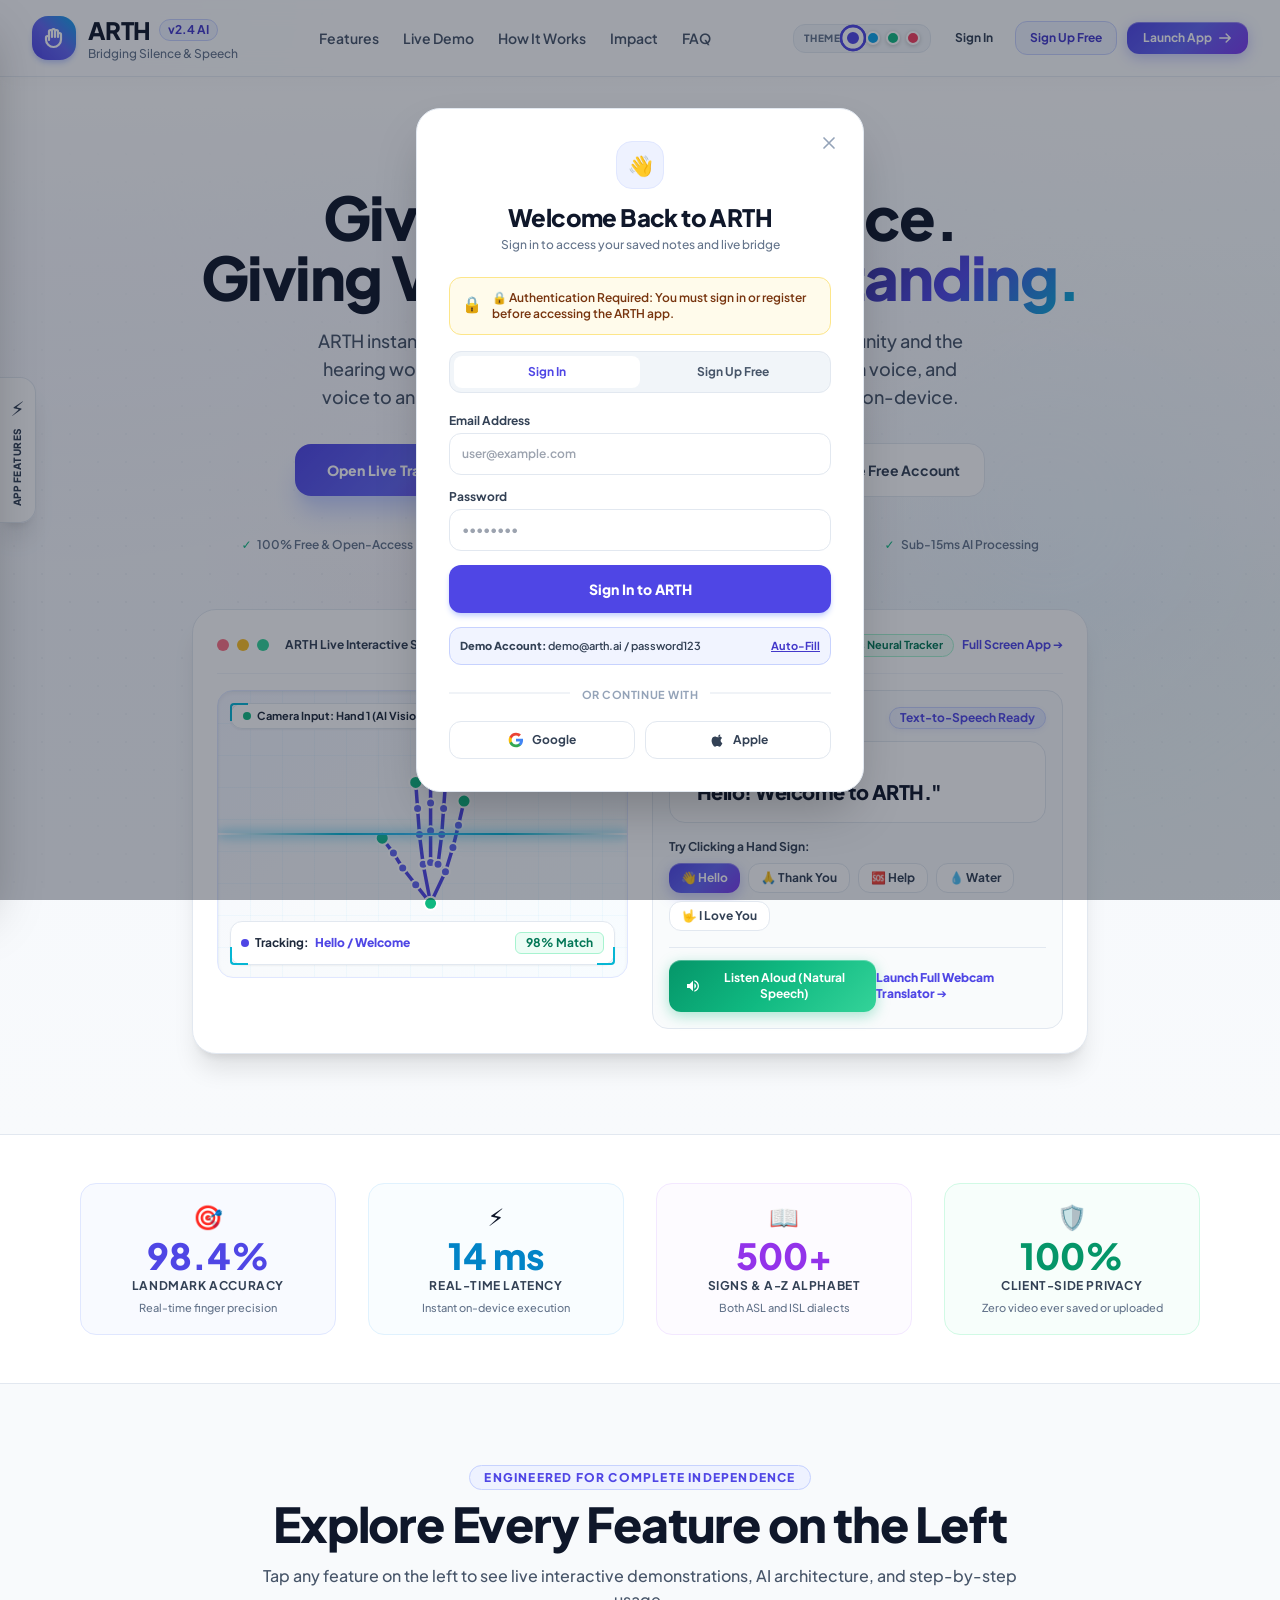
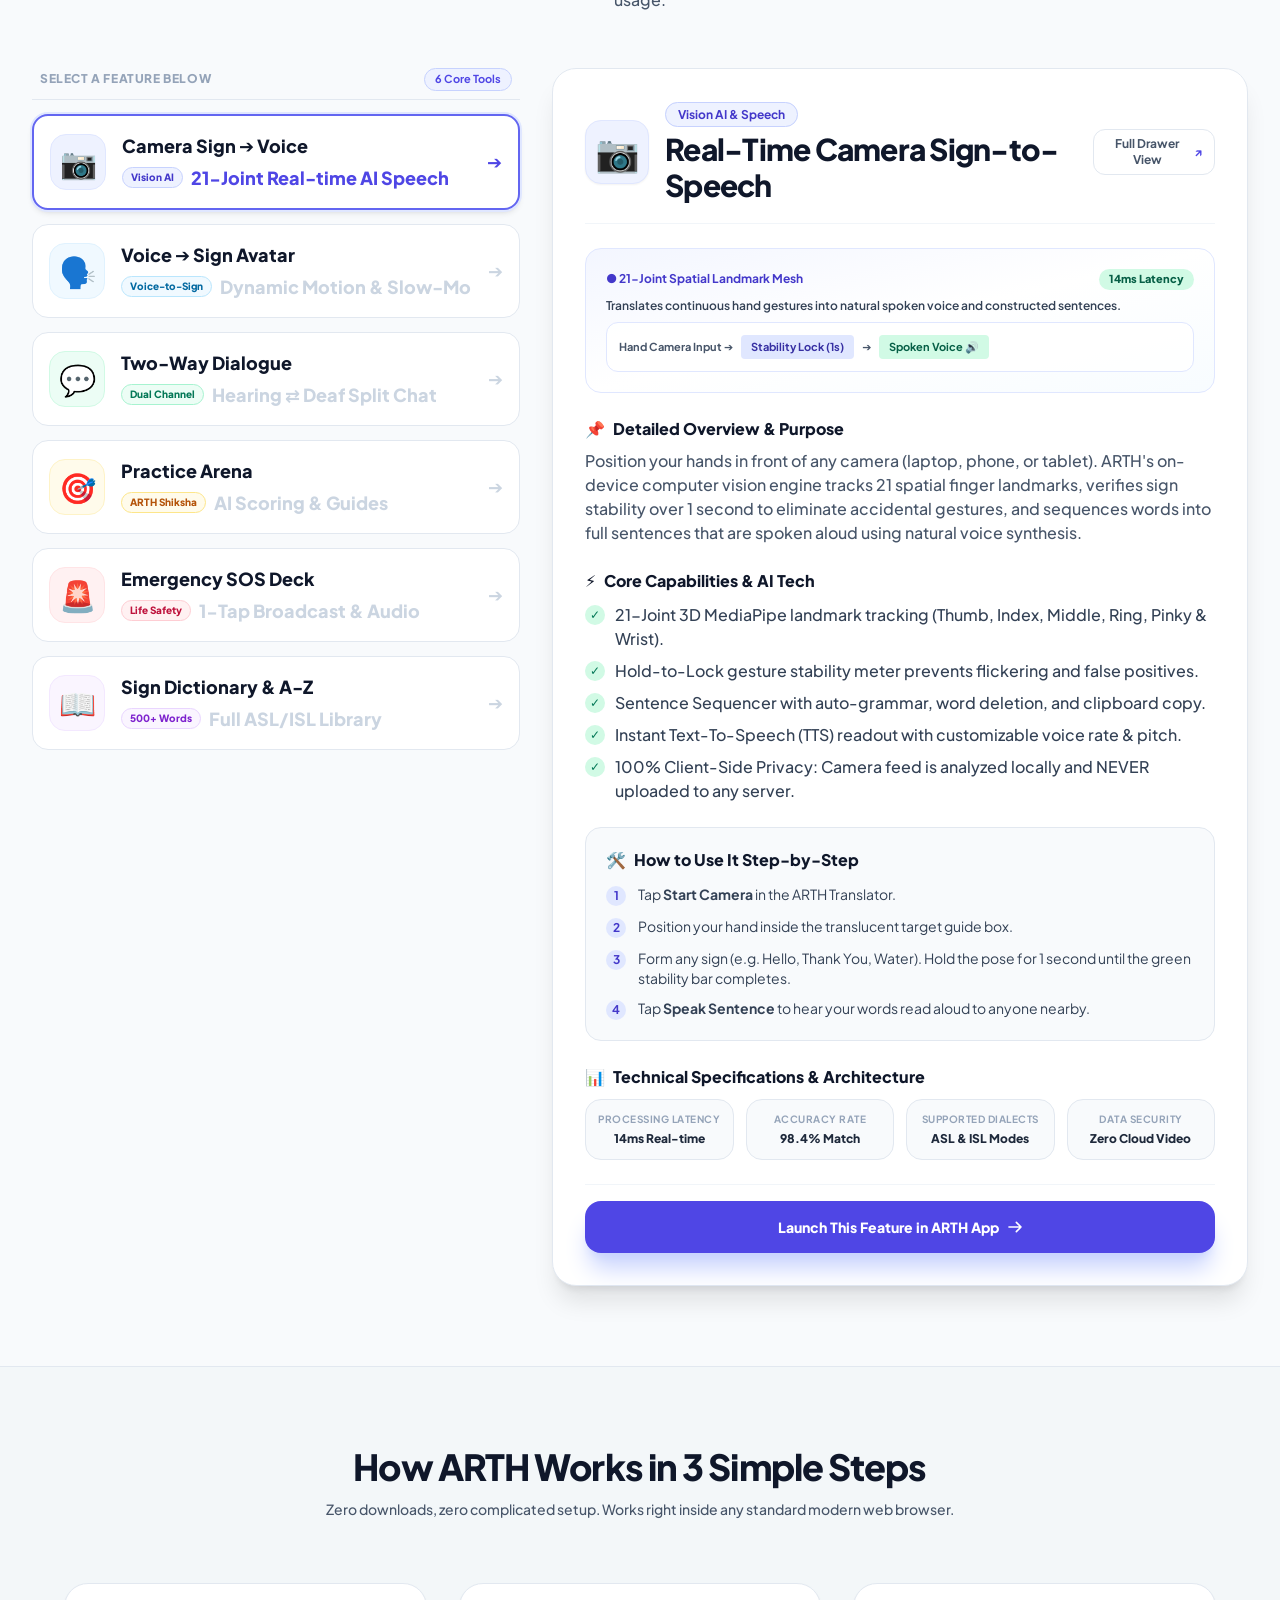
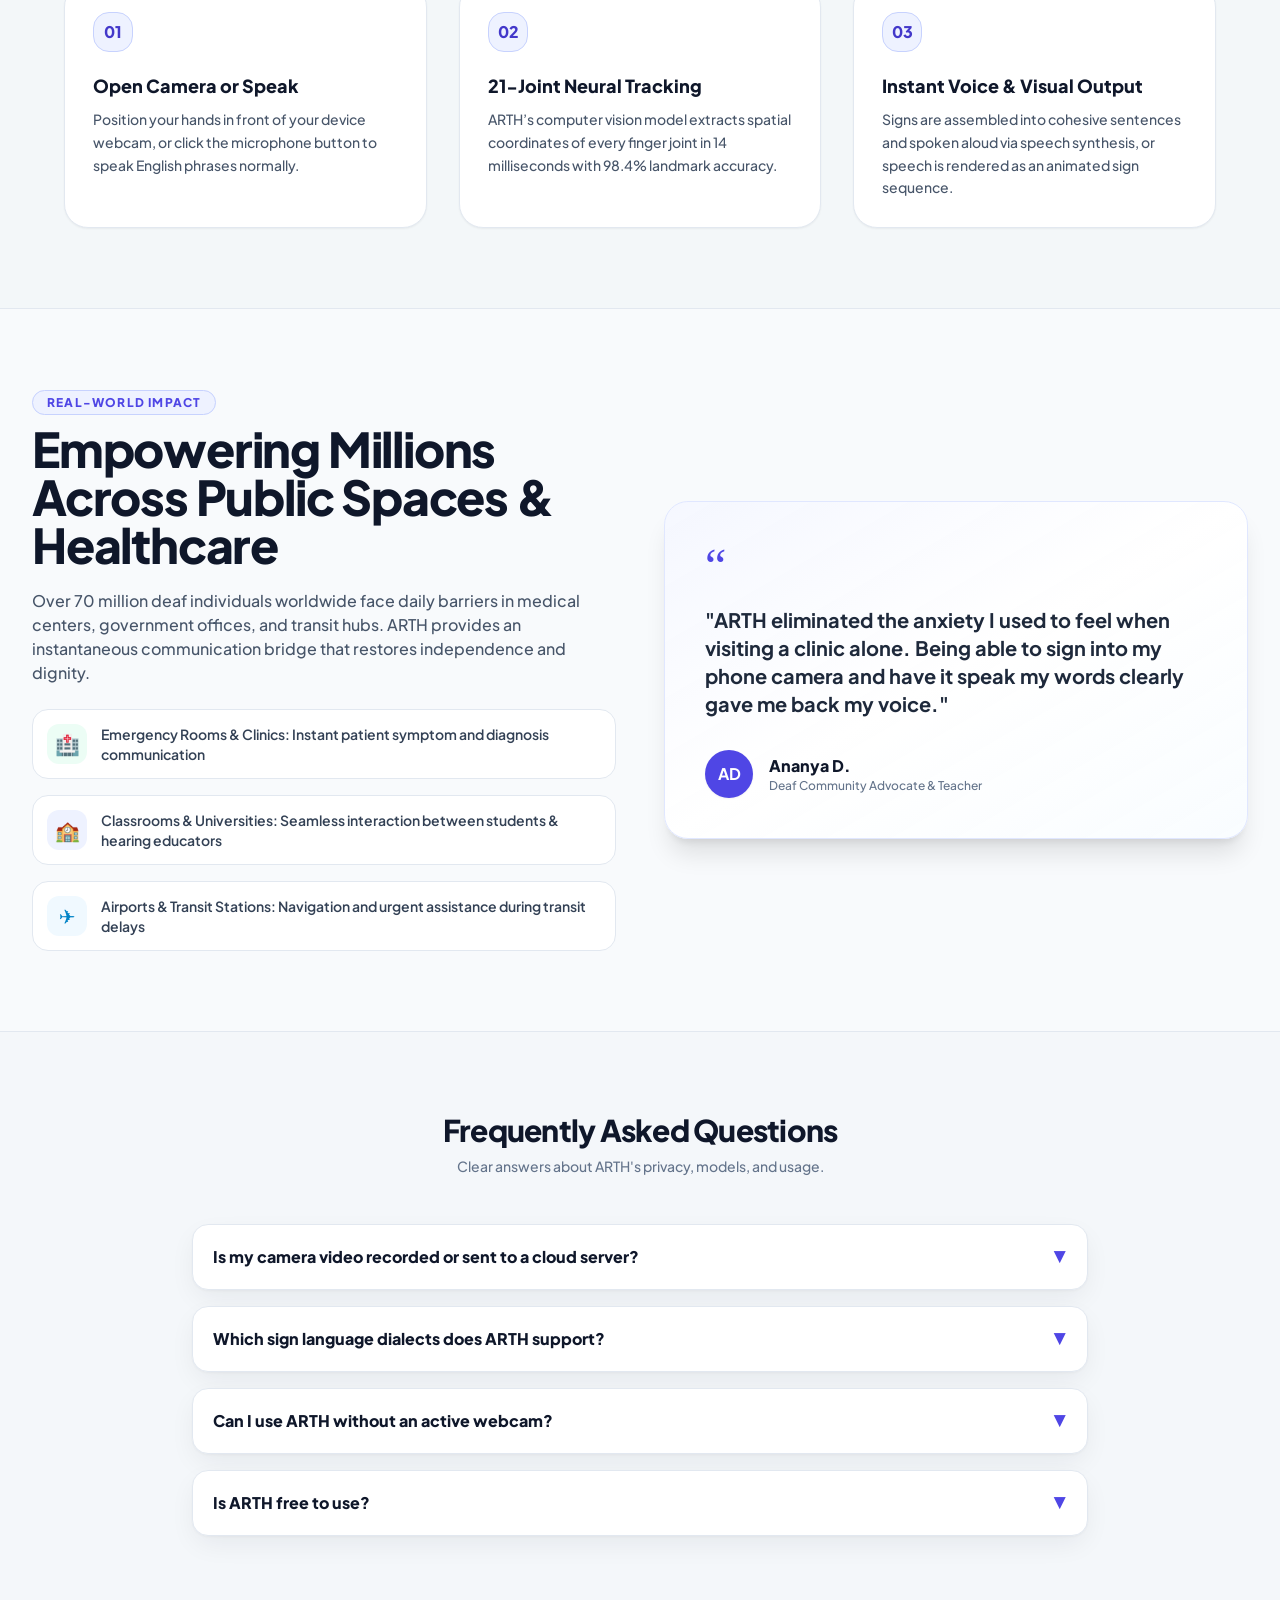
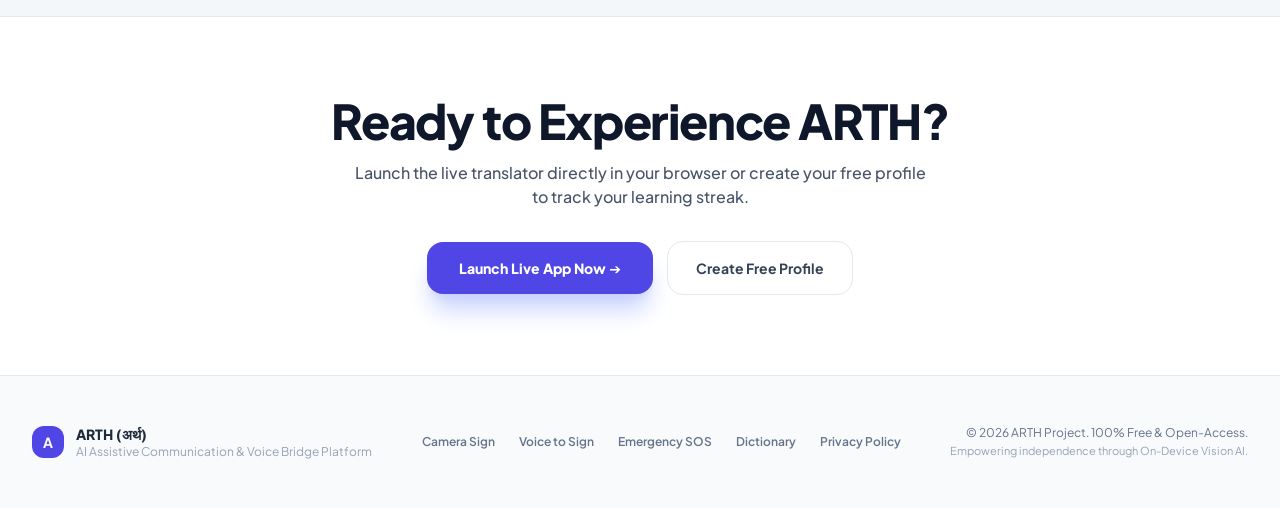
==== commit 6c7250a6: "feat(ui): add dashboard left sidebar navigation and robust multi-tier camera initialization" ====
--- a/frontend/translator.html
+++ b/frontend/translator.html
@@ -37,70 +37,125 @@
   <!-- Stylesheet (Strict Light Theme) -->
   <link rel="stylesheet" href="styles.css">
 </head>
-<body class="min-h-screen flex flex-col antialiased selection:bg-indigo-100 selection:text-indigo-900 bg-slate-50 text-slate-900">
-
-  <!-- ================= TOP NAVIGATION BAR ================= -->
-  <header class="arth-navbar sticky top-0 z-40 px-4 lg:px-8 py-3.5 border-b border-slate-200/80 bg-white/90 backdrop-blur-md">
-    <div class="max-w-7xl mx-auto flex items-center justify-between gap-4">
-      
-      <!-- Brand Logo & Clean Title -->
-      <a href="index.html" class="flex items-center gap-3 group transition hover:opacity-90">
-        <div class="w-10 h-10 rounded-xl bg-indigo-600 text-white flex items-center justify-center shadow-sm flex-shrink-0 group-hover:scale-105 transition">
-          <svg width="24" height="24" class="w-6 h-6" fill="none" stroke="currentColor" viewBox="0 0 24 24">
-            <path stroke-linecap="round" stroke-linejoin="round" stroke-width="2.2" d="M7 11.5V14m0-2.5v-6a1.5 1.5 0 113 0m-3 6a1.5 1.5 0 00-3 0v2a7.5 7.5 0 0015 0v-5a1.5 1.5 0 00-3 0m-6-3V11m0-5.5v-1a1.5 1.5 0 013 0v1m0 0V11m0-5.5a1.5 1.5 0 013 0v3m0 0V11"></path>
-          </svg>
-        </div>
-        <div>
-          <div class="flex items-center gap-2">
-            <span class="text-xl font-extrabold tracking-tight text-slate-900">ARTH</span>
-            <span class="text-xs font-semibold px-2 py-0.5 rounded-full bg-indigo-50 text-indigo-700 border border-indigo-200">AI Translator</span>
-          </div>
-          <p class="text-xs text-slate-500 font-medium hidden sm:block">Two-Way Sign Language & Voice Translation</p>
-        </div>
-      </a>
-
-      <!-- Main Navigation Tabs (Desktop) -->
-      <nav class="hidden lg:flex items-center p-1 bg-slate-100 rounded-xl border border-slate-200 text-xs font-bold">
-        <button data-tab-target="camera-translate" class="nav-pill-active px-4 py-2 rounded-lg transition flex items-center gap-2">
-          <svg width="16" height="16" class="w-4 h-4" fill="none" stroke="currentColor" viewBox="0 0 24 24"><path stroke-linecap="round" stroke-linejoin="round" stroke-width="2" d="M15 10l4.553-2.276A1 1 0 0121 8.618v6.764a1 1 0 01-1.447.894L15 14M5 18h8a2 2 0 002-2V8a2 2 0 00-2-2H5a2 2 0 00-2 2v8a2 2 0 002 2z"></path></svg>
-          <span>Sign ➔ Voice</span>
-        </button>
-        <button data-tab-target="reverse-translate" class="nav-pill-inactive px-4 py-2 rounded-lg transition flex items-center gap-2">
-          <svg width="16" height="16" class="w-4 h-4" fill="none" stroke="currentColor" viewBox="0 0 24 24"><path stroke-linecap="round" stroke-linejoin="round" stroke-width="2" d="M19 11a7 7 0 01-7 7m0 0a7 7 0 01-7-7m7 7v4m0 0H8m4 0h4m-4-8a3 3 0 100-6 3 3 0 000 6z"></path></svg>
-          <span>Voice ➔ Sign</span>
-        </button>
-        <button data-tab-target="duo-chat" class="nav-pill-inactive px-4 py-2 rounded-lg transition flex items-center gap-2">
-          <svg width="16" height="16" class="w-4 h-4" fill="none" stroke="currentColor" viewBox="0 0 24 24"><path stroke-linecap="round" stroke-linejoin="round" stroke-width="2" d="M8 12h.01M12 12h.01M16 12h.01M21 12c0 4.418-4.03 8-9 8a9.863 9.863 0 01-4.255-.949L3 20l1.395-3.72C3.512 15.042 3 13.574 3 12c0-4.418 4.03-8 9-8s9 3.582 9 8z"></path></svg>
-          <span>Live Conversation</span>
-        </button>
-        <button data-tab-target="shiksha" class="nav-pill-inactive px-4 py-2 rounded-lg transition flex items-center gap-2">
-          <svg width="16" height="16" class="w-4 h-4" fill="none" stroke="currentColor" viewBox="0 0 24 24"><path stroke-linecap="round" stroke-linejoin="round" stroke-width="2" d="M9 12l2 2 4-4m6 2a9 9 0 11-18 0 9 9 0 0118 0z"></path></svg>
-          <span>Practice</span>
-        </button>
-        <button data-tab-target="sos" class="nav-pill-inactive px-4 py-2 rounded-lg transition flex items-center gap-2 text-rose-600">
-          <svg width="16" height="16" class="w-4 h-4" fill="none" stroke="currentColor" viewBox="0 0 24 24"><path stroke-linecap="round" stroke-linejoin="round" stroke-width="2" d="M12 9v2m0 4h.01m-6.938 4h13.856c1.54 0 2.502-1.667 1.732-3L13.732 4c-.77-1.333-2.694-1.333-3.464 0L3.34 16c-.77 1.333.192 3 1.732 3z"></path></svg>
-          <span>Emergency SOS</span>
-        </button>
-        <button data-tab-target="dictionary" class="nav-pill-inactive px-4 py-2 rounded-lg transition flex items-center gap-2">
-          <svg width="16" height="16" class="w-4 h-4" fill="none" stroke="currentColor" viewBox="0 0 24 24"><path stroke-linecap="round" stroke-linejoin="round" stroke-width="2" d="M12 6.253v13m0-13C10.832 5.477 9.246 5 7.5 5S4.168 5.477 3 6.253v13C4.168 18.477 5.754 18 7.5 18s3.332.477 4.5 1.253m0-13C13.168 5.477 14.754 5 16.5 5c1.747 0 3.332.477 4.5 1.253v13C19.832 18.477 18.247 18 16.5 18c-1.746 0-3.332.477-4.5 1.253"></path></svg>
-          <span>Dictionary</span>
-        </button>
-      </nav>
-
-      <!-- Right Controls: Theme Switcher, Dialect, Auth & Settings -->
-      <div class="flex items-center gap-2">
-        <!-- Theme Colorway Accent Switcher -->
-        <div class="flex items-center gap-1.5 px-2.5 py-1.5 rounded-xl bg-slate-100/90 border border-slate-200 shadow-xs" title="Select UI Accent Palette">
-          <span class="text-[10px] font-black uppercase tracking-wider text-slate-500 hidden sm:inline">Theme</span>
+<body class="min-h-screen flex flex-col lg:flex-row antialiased selection:bg-indigo-100 selection:text-indigo-900 bg-slate-50 text-slate-900 overflow-x-hidden">
+
+  <!-- ================= DASHBOARD LEFT SIDEBAR ================= -->
+  <aside id="sidebarNav" class="dashboard-sidebar w-full lg:w-72 shrink-0 flex flex-col justify-between border-b lg:border-b-0 lg:border-r border-slate-200/90 lg:h-screen lg:sticky lg:top-0 p-4 lg:p-5 z-40 shadow-sm overflow-y-auto">
+    <div class="flex flex-col gap-5">
+      <!-- Brand Logo & Header -->
+      <div class="flex items-center justify-between pb-4 border-b border-slate-200/70">
+        <a href="index.html" class="flex items-center gap-3 group">
+          <div class="w-10 h-10 rounded-xl bg-indigo-600 text-white flex items-center justify-center shadow-sm flex-shrink-0 group-hover:scale-105 transition">
+            <svg width="24" height="24" class="w-6 h-6" fill="none" stroke="currentColor" viewBox="0 0 24 24">
+              <path stroke-linecap="round" stroke-linejoin="round" stroke-width="2.2" d="M7 11.5V14m0-2.5v-6a1.5 1.5 0 113 0m-3 6a1.5 1.5 0 00-3 0v2a7.5 7.5 0 0015 0v-5a1.5 1.5 0 00-3 0m-6-3V11m0-5.5v-1a1.5 1.5 0 013 0v1m0 0V11m0-5.5a1.5 1.5 0 013 0v3m0 0V11"></path>
+            </svg>
+          </div>
+          <div>
+            <div class="flex items-center gap-2">
+              <span class="text-xl font-extrabold tracking-tight text-slate-900">ARTH</span>
+              <span class="text-[10px] font-bold px-1.5 py-0.5 rounded-md bg-indigo-50 text-indigo-700 border border-indigo-200">AI</span>
+            </div>
+            <p class="text-[11px] text-slate-500 font-medium">Sign Language Platform</p>
+          </div>
+        </a>
+        <a href="index.html" class="p-1.5 rounded-lg border border-slate-200 text-slate-500 hover:text-slate-900 hover:bg-slate-50 transition" title="Back to Home">
+          <svg width="18" height="18" class="w-4 h-4" fill="none" stroke="currentColor" viewBox="0 0 24 24"><path stroke-linecap="round" stroke-linejoin="round" stroke-width="2" d="M3 12l2-2m0 0l7-7 7 7M5 10v10a1 1 0 001 1h3m10-11l2 2m-2-2v10a1 1 0 01-1 1h-3m-6 0a1 1 0 001-1v-4a1 1 0 011-1h2a1 1 0 011 1v4a1 1 0 001 1m-6 0h6"></path></svg>
+        </a>
+      </div>
+
+      <!-- Left Navigation Items -->
+      <div>
+        <div class="text-[10px] font-extrabold uppercase tracking-wider text-slate-400 px-2 mb-2.5">
+          Dashboard Modes
+        </div>
+        <nav class="flex flex-col gap-1.5">
+          <button data-tab-target="camera-translate" class="sidebar-nav-item nav-pill-active w-full text-left p-3 rounded-xl flex items-center gap-3">
+            <div class="nav-icon-bg w-8 h-8 rounded-lg bg-slate-100 text-slate-600 flex items-center justify-center shrink-0">
+              <svg width="18" height="18" class="w-4 h-4" fill="none" stroke="currentColor" viewBox="0 0 24 24"><path stroke-linecap="round" stroke-linejoin="round" stroke-width="2" d="M15 10l4.553-2.276A1 1 0 0121 8.618v6.764a1 1 0 01-1.447.894L15 14M5 18h8a2 2 0 002-2V8a2 2 0 00-2-2H5a2 2 0 00-2 2v8a2 2 0 002 2z"></path></svg>
+            </div>
+            <div class="flex-1 min-w-0">
+              <div class="font-bold text-xs">Sign ➔ Voice</div>
+              <div class="text-[11px] opacity-80 truncate">Camera gesture to speech</div>
+            </div>
+          </button>
+
+          <button data-tab-target="reverse-translate" class="sidebar-nav-item nav-pill-inactive w-full text-left p-3 rounded-xl flex items-center gap-3">
+            <div class="nav-icon-bg w-8 h-8 rounded-lg bg-slate-100 text-slate-600 flex items-center justify-center shrink-0">
+              <svg width="18" height="18" class="w-4 h-4" fill="none" stroke="currentColor" viewBox="0 0 24 24"><path stroke-linecap="round" stroke-linejoin="round" stroke-width="2" d="M19 11a7 7 0 01-7 7m0 0a7 7 0 01-7-7m7 7v4m0 0H8m4 0h4m-4-8a3 3 0 100-6 3 3 0 000 6z"></path></svg>
+            </div>
+            <div class="flex-1 min-w-0">
+              <div class="font-bold text-xs">Voice ➔ Sign</div>
+              <div class="text-[11px] opacity-80 truncate">Voice or text to hand pose</div>
+            </div>
+          </button>
+
+          <button data-tab-target="duo-chat" class="sidebar-nav-item nav-pill-inactive w-full text-left p-3 rounded-xl flex items-center gap-3">
+            <div class="nav-icon-bg w-8 h-8 rounded-lg bg-slate-100 text-slate-600 flex items-center justify-center shrink-0">
+              <svg width="18" height="18" class="w-4 h-4" fill="none" stroke="currentColor" viewBox="0 0 24 24"><path stroke-linecap="round" stroke-linejoin="round" stroke-width="2" d="M8 12h.01M12 12h.01M16 12h.01M21 12c0 4.418-4.03 8-9 8a9.863 9.863 0 01-4.255-.949L3 20l1.395-3.72C3.512 15.042 3 13.574 3 12c0-4.418 4.03-8 9-8s9 3.582 9 8z"></path></svg>
+            </div>
+            <div class="flex-1 min-w-0">
+              <div class="font-bold text-xs">Live Dialogue</div>
+              <div class="text-[11px] opacity-80 truncate">Dual side-by-side bridge</div>
+            </div>
+          </button>
+
+          <button data-tab-target="shiksha" class="sidebar-nav-item nav-pill-inactive w-full text-left p-3 rounded-xl flex items-center gap-3">
+            <div class="nav-icon-bg w-8 h-8 rounded-lg bg-slate-100 text-slate-600 flex items-center justify-center shrink-0">
+              <svg width="18" height="18" class="w-4 h-4" fill="none" stroke="currentColor" viewBox="0 0 24 24"><path stroke-linecap="round" stroke-linejoin="round" stroke-width="2" d="M9 12l2 2 4-4m6 2a9 9 0 11-18 0 9 9 0 0118 0z"></path></svg>
+            </div>
+            <div class="flex-1 min-w-0">
+              <div class="font-bold text-xs">Practice Shiksha</div>
+              <div class="text-[11px] opacity-80 truncate">Interactive sign trainer</div>
+            </div>
+          </button>
+
+          <button data-tab-target="sos" class="sidebar-nav-item nav-pill-inactive w-full text-left p-3 rounded-xl flex items-center gap-3">
+            <div class="nav-icon-bg w-8 h-8 rounded-lg bg-rose-50 text-rose-600 flex items-center justify-center shrink-0">
+              <svg width="18" height="18" class="w-4 h-4" fill="none" stroke="currentColor" viewBox="0 0 24 24"><path stroke-linecap="round" stroke-linejoin="round" stroke-width="2" d="M12 9v2m0 4h.01m-6.938 4h13.856c1.54 0 2.502-1.667 1.732-3L13.732 4c-.77-1.333-2.694-1.333-3.464 0L3.34 16c-.77 1.333.192 3 1.732 3z"></path></svg>
+            </div>
+            <div class="flex-1 min-w-0">
+              <div class="font-bold text-xs text-rose-600">Emergency SOS</div>
+              <div class="text-[11px] opacity-80 truncate">Urgent medical alerts</div>
+            </div>
+          </button>
+
+          <button data-tab-target="dictionary" class="sidebar-nav-item nav-pill-inactive w-full text-left p-3 rounded-xl flex items-center gap-3">
+            <div class="nav-icon-bg w-8 h-8 rounded-lg bg-slate-100 text-slate-600 flex items-center justify-center shrink-0">
+              <svg width="18" height="18" class="w-4 h-4" fill="none" stroke="currentColor" viewBox="0 0 24 24"><path stroke-linecap="round" stroke-linejoin="round" stroke-width="2" d="M12 6.253v13m0-13C10.832 5.477 9.246 5 7.5 5S4.168 5.477 3 6.253v13C4.168 18.477 5.754 18 7.5 18s3.332.477 4.5 1.253m0-13C13.168 5.477 14.754 5 16.5 5c1.747 0 3.332.477 4.5 1.253v13C19.832 18.477 18.247 18 16.5 18c-1.746 0-3.332.477-4.5 1.253"></path></svg>
+            </div>
+            <div class="flex-1 min-w-0">
+              <div class="font-bold text-xs">Sign Dictionary</div>
+              <div class="text-[11px] opacity-80 truncate">Searchable gesture library</div>
+            </div>
+          </button>
+        </nav>
+      </div>
+    </div>
+
+    <!-- Sidebar Bottom Controls -->
+    <div class="mt-6 pt-4 border-t border-slate-200/80 flex flex-col gap-3">
+      <!-- Dialect Toggle Button -->
+      <button id="dialectSelector" class="w-full px-3 py-2 rounded-xl border border-indigo-200 bg-indigo-50 hover:bg-indigo-100 text-indigo-700 text-xs font-bold transition flex items-center justify-between" title="Switch between ASL and ISL">
+        <span class="flex items-center gap-1.5">
+          <span class="w-2 h-2 rounded-full bg-indigo-600"></span>
+          <span>Vocabulary: <strong>ASL Mode</strong></span>
+        </span>
+        <span class="text-[10px] uppercase font-extrabold px-1.5 py-0.5 rounded bg-indigo-200/70 text-indigo-800">Switch</span>
+      </button>
+
+      <!-- Theme Colorways -->
+      <div class="p-2.5 rounded-xl bg-slate-100/90 border border-slate-200 flex items-center justify-between">
+        <span class="text-[11px] font-bold text-slate-600">Theme Palette</span>
+        <div class="flex items-center gap-1.5">
           <button data-set-theme="iris" class="theme-dot bg-indigo-600 active" title="Electric Iris (Default)"></button>
           <button data-set-theme="ocean" class="theme-dot bg-sky-500" title="Cyber Ocean"></button>
           <button data-set-theme="emerald" class="theme-dot bg-emerald-500" title="Emerald Mint"></button>
           <button data-set-theme="sunset" class="theme-dot bg-rose-500" title="Sunset Aurora"></button>
         </div>
-
-        <button id="dialectSelector" class="px-3 py-1.5 rounded-lg border border-indigo-200 bg-indigo-50 hover:bg-indigo-100 text-indigo-700 text-xs font-bold transition flex items-center gap-1.5" title="Switch between ASL and ISL">
-          <span>ASL Mode</span>
-        </button>
+      </div>
+
+      <!-- Auth Profile & Settings -->
+      <div class="flex items-center justify-between pt-1">
         <div class="arth-auth-container flex items-center gap-2">
           <button onclick="document.getElementById('translatorAuthModal').classList.remove('hidden')" class="px-3 py-1.5 rounded-lg border border-indigo-200 bg-indigo-50 hover:bg-indigo-100 text-indigo-700 text-xs font-bold transition">
             Sign In
@@ -110,23 +165,36 @@
           <svg width="16" height="16" class="w-4 h-4" fill="none" stroke="currentColor" viewBox="0 0 24 24"><path stroke-linecap="round" stroke-linejoin="round" stroke-width="2" d="M10.325 4.317c.426-1.756 2.924-1.756 3.35 0a1.724 1.724 0 002.573 1.066c1.543-.94 3.31.826 2.37 2.37a1.724 1.724 0 001.065 2.572c1.756.426 1.756 2.924 0 3.35a1.724 1.724 0 00-1.066 2.573c.94 1.543-.826 3.31-2.37 2.37a1.724 1.724 0 00-2.572 1.065c-.426 1.756-2.924 1.756-3.35 0a1.724 1.724 0 00-2.573-1.066c-1.543.94-3.31-.826-2.37-2.37a1.724 1.724 0 00-1.065-2.572c-1.756-.426-1.756-2.924 0-3.35a1.724 1.724 0 001.066-2.573c-.94-1.543.826-3.31 2.37-2.37.996.608 2.296.07 2.572-1.065z"></path><path stroke-linecap="round" stroke-linejoin="round" stroke-width="2" d="M15 12a3 3 0 11-6 0 3 3 0 016 0z"></path></svg>
         </button>
       </div>
-
     </div>
-
-    <!-- Mobile Nav Bar -->
-    <div class="lg:hidden mt-2.5 pt-2 border-t border-slate-200 flex items-center gap-1 overflow-x-auto text-xs font-semibold">
-      <button data-tab-target="camera-translate" class="nav-pill-active px-3 py-1.5 rounded-lg whitespace-nowrap">Sign ➔ Voice</button>
-      <button data-tab-target="reverse-translate" class="nav-pill-inactive px-3 py-1.5 rounded-lg whitespace-nowrap">Voice ➔ Sign</button>
-      <button data-tab-target="duo-chat" class="nav-pill-inactive px-3 py-1.5 rounded-lg whitespace-nowrap">Conversation</button>
-      <button data-tab-target="shiksha" class="nav-pill-inactive px-3 py-1.5 rounded-lg whitespace-nowrap">Practice</button>
-      <button data-tab-target="sos" class="nav-pill-inactive px-3 py-1.5 rounded-lg whitespace-nowrap text-rose-600">SOS</button>
-      <button data-tab-target="dictionary" class="nav-pill-inactive px-3 py-1.5 rounded-lg whitespace-nowrap">Dictionary</button>
-    </div>
-  </header>
-
-
-  <!-- ================= MAIN CONTENT ================= -->
-  <main class="flex-1 max-w-7xl w-full mx-auto p-4 lg:p-6">
+  </aside>
+
+  <!-- ================= RIGHT WORKSPACE AREA ================= -->
+  <div class="flex-1 flex flex-col min-w-0 h-screen overflow-y-auto">
+    <!-- Top Workspace Bar -->
+    <header class="sticky top-0 z-30 px-4 lg:px-8 py-3.5 bg-white/95 backdrop-blur-md border-b border-slate-200/80 flex items-center justify-between">
+      <div class="flex items-center gap-3">
+        <!-- Mobile Sidebar Toggle -->
+        <button onclick="document.getElementById('sidebarNav').classList.toggle('hidden')" class="lg:hidden p-2 rounded-lg border border-slate-200 text-slate-700 hover:bg-slate-50 transition" title="Toggle Navigation">
+          <svg width="20" height="20" class="w-5 h-5" fill="none" stroke="currentColor" viewBox="0 0 24 24"><path stroke-linecap="round" stroke-linejoin="round" stroke-width="2" d="M4 6h16M4 12h16M4 18h16"></path></svg>
+        </button>
+        <div>
+          <div class="text-[10px] font-bold uppercase tracking-wider text-slate-400">Dashboard Workspace</div>
+          <h1 id="activeWorkspaceTabTitle" class="text-base lg:text-lg font-extrabold text-slate-900 tracking-tight">Real-Time Sign ➔ Voice Translator</h1>
+        </div>
+      </div>
+      <div class="flex items-center gap-3">
+        <div class="hidden sm:flex items-center gap-2 text-xs font-semibold text-slate-500 bg-slate-100 px-3 py-1.5 rounded-full border border-slate-200">
+          <span class="w-2 h-2 rounded-full bg-emerald-500"></span>
+          <span>System Online • FastAPI v1.0.0</span>
+        </div>
+        <a href="index.html" class="px-3.5 py-1.5 rounded-lg border border-slate-200 hover:border-slate-300 text-slate-700 bg-white hover:bg-slate-50 text-xs font-bold transition">
+          Exit to Home
+        </a>
+      </div>
+    </header>
+
+    <!-- Main Content Workspace Container -->
+    <main class="flex-1 p-4 lg:p-6 max-w-7xl w-full mx-auto">
 
     <!-- ------------------------------------------------------------- -->
     <!-- 1. SIGN TO VOICE TRANSLATOR (CAMERA ➔ SPEECH & TEXT)          -->
@@ -140,10 +208,15 @@
           <!-- Status Bar -->
           <div class="flex items-center justify-between mb-3 px-1">
             <div class="flex items-center gap-2" id="camStatusBadge">
-              <span class="w-2.5 h-2.5 rounded-full bg-emerald-500 pulse-emerald"></span>
-              <span class="text-emerald-700 font-bold text-xs uppercase tracking-wide">AI Hand Tracking Active</span>
+              <span class="w-2.5 h-2.5 rounded-full bg-slate-400"></span>
+              <span class="text-slate-600 font-bold text-xs uppercase tracking-wide">Camera Ready • Click Start</span>
             </div>
             <div class="flex items-center gap-2 text-xs">
+              <!-- Primary Start Real Camera Button in Card Header -->
+              <button id="btnHeaderToggleCamera" class="px-3 py-1.5 rounded-lg btn-gradient-primary text-white font-bold text-xs flex items-center gap-1.5 shadow-sm transition">
+                <svg width="15" height="15" class="w-3.5 h-3.5" fill="none" stroke="currentColor" viewBox="0 0 24 24"><path stroke-linecap="round" stroke-linejoin="round" stroke-width="2" d="M15 10l4.553-2.276A1 1 0 0121 8.618v6.764a1 1 0 01-1.447.894L15 14M5 18h8a2 2 0 002-2V8a2 2 0 00-2-2H5a2 2 0 00-2 2v8a2 2 0 002 2z"></path></svg>
+                <span>Start Real Camera</span>
+              </button>
               <button id="btnToggleMesh" class="px-2.5 py-1 rounded-lg border border-slate-200 text-indigo-700 font-semibold bg-indigo-50/70 hover:bg-indigo-50 transition">
                 Mesh Overlay: ON
               </button>
@@ -176,8 +249,23 @@
               </div>
             </div>
 
+            <!-- Prominent Offline Overlay with Start Button -->
+            <div id="cameraStartOverlay" class="absolute inset-0 bg-slate-950/75 backdrop-blur-xs flex flex-col items-center justify-center gap-3.5 z-20 text-center p-6">
+              <div class="w-16 h-16 rounded-2xl bg-indigo-600/30 border border-indigo-400/40 flex items-center justify-center text-indigo-300 shadow-inner">
+                <svg width="32" height="32" class="w-8 h-8" fill="none" stroke="currentColor" viewBox="0 0 24 24"><path stroke-linecap="round" stroke-linejoin="round" stroke-width="2" d="M15 10l4.553-2.276A1 1 0 0121 8.618v6.764a1 1 0 01-1.447.894L15 14M5 18h8a2 2 0 002-2V8a2 2 0 00-2-2H5a2 2 0 00-2 2v8a2 2 0 002 2z"></path></svg>
+              </div>
+              <div>
+                <h4 class="text-white font-extrabold text-base tracking-tight">Camera Is Currently Paused</h4>
+                <p class="text-slate-300 text-xs max-w-xs mt-1">Allow camera access in your browser to start real-time MediaPipe AI hand tracking.</p>
+              </div>
+              <button id="btnOverlayStartCamera" class="mt-1 px-5 py-2.5 rounded-xl btn-gradient-primary text-white font-bold text-sm shadow-lg hover:scale-105 active:scale-95 transition flex items-center gap-2">
+                <svg width="18" height="18" class="w-4 h-4" fill="none" stroke="currentColor" viewBox="0 0 24 24"><path stroke-linecap="round" stroke-linejoin="round" stroke-width="2" d="M15 10l4.553-2.276A1 1 0 0121 8.618v6.764a1 1 0 01-1.447.894L15 14M5 18h8a2 2 0 002-2V8a2 2 0 00-2-2H5a2 2 0 00-2 2v8a2 2 0 002 2z"></path></svg>
+                <span>🎥 Open Webcam Now</span>
+              </button>
+            </div>
+
             <!-- Bottom Floating Control Bar -->
-            <div class="absolute bottom-3 inset-x-3 flex items-center justify-between p-2 rounded-xl bg-white/95 backdrop-blur-md border border-slate-200 shadow-sm">
+            <div class="absolute bottom-3 inset-x-3 flex items-center justify-between p-2 rounded-xl bg-white/95 backdrop-blur-md border border-slate-200 shadow-sm z-30">
               <button id="btnToggleCamera" class="px-3.5 py-1.5 rounded-lg btn-gradient-primary text-white font-bold text-xs flex items-center gap-1.5 transition">
                 <svg width="16" height="16" class="w-4 h-4" fill="none" stroke="currentColor" viewBox="0 0 24 24"><path stroke-linecap="round" stroke-linejoin="round" stroke-width="2" d="M15 10l4.553-2.276A1 1 0 0121 8.618v6.764a1 1 0 01-1.447.894L15 14M5 18h8a2 2 0 002-2V8a2 2 0 00-2-2H5a2 2 0 00-2 2v8a2 2 0 002 2z"></path></svg>
                 <span>Start Camera</span>
@@ -649,6 +737,8 @@
     </div>
   </footer>
 
+  </div> <!-- End Right Workspace Area -->
+
 
   <!-- ================= MODALS ================= -->
 
@@ -826,7 +916,6 @@
   </script>
 
   <!-- Scripts -->
-  <script src="api_client.js"></script>
   <script src="signs_data.js"></script>
   <script src="app.js"></script>
 </body>
--- a/frontend/styles.css
+++ b/frontend/styles.css
@@ -456,3 +456,51 @@
   outline: 2px solid #4F46E5;
   outline-offset: 2px;
 }
+
+/* ================= DASHBOARD LEFT SIDEBAR ARCHITECTURE ================= */
+.dashboard-sidebar {
+  background: rgba(255, 255, 255, 0.96);
+  backdrop-filter: blur(20px);
+  -webkit-backdrop-filter: blur(20px);
+  border-right: 1px solid rgba(226, 232, 240, 0.9);
+}
+
+.sidebar-nav-item {
+  transition: all 0.22s cubic-bezier(0.16, 1, 0.3, 1);
+  border: 1.5px solid transparent;
+  cursor: pointer;
+  text-decoration: none;
+}
+
+.sidebar-nav-item.nav-pill-active {
+  background: var(--primary-gradient) !important;
+  color: #FFFFFF !important;
+  box-shadow: 0 6px 20px -2px var(--primary-glow) !important;
+  border-color: rgba(255, 255, 255, 0.25) !important;
+}
+
+.sidebar-nav-item.nav-pill-active * {
+  color: #FFFFFF !important;
+}
+
+.sidebar-nav-item.nav-pill-active .nav-icon-bg {
+  background: rgba(255, 255, 255, 0.22) !important;
+  color: #FFFFFF !important;
+}
+
+.sidebar-nav-item.nav-pill-inactive {
+  background: transparent;
+  color: var(--text-secondary);
+}
+
+.sidebar-nav-item.nav-pill-inactive:hover {
+  background: rgba(241, 245, 249, 0.9);
+  color: var(--text-main);
+  border-color: rgba(203, 213, 225, 0.8);
+  transform: translateX(3px);
+}
+
+.sidebar-nav-item.nav-pill-inactive:active {
+  transform: translateX(1px);
+}
+
